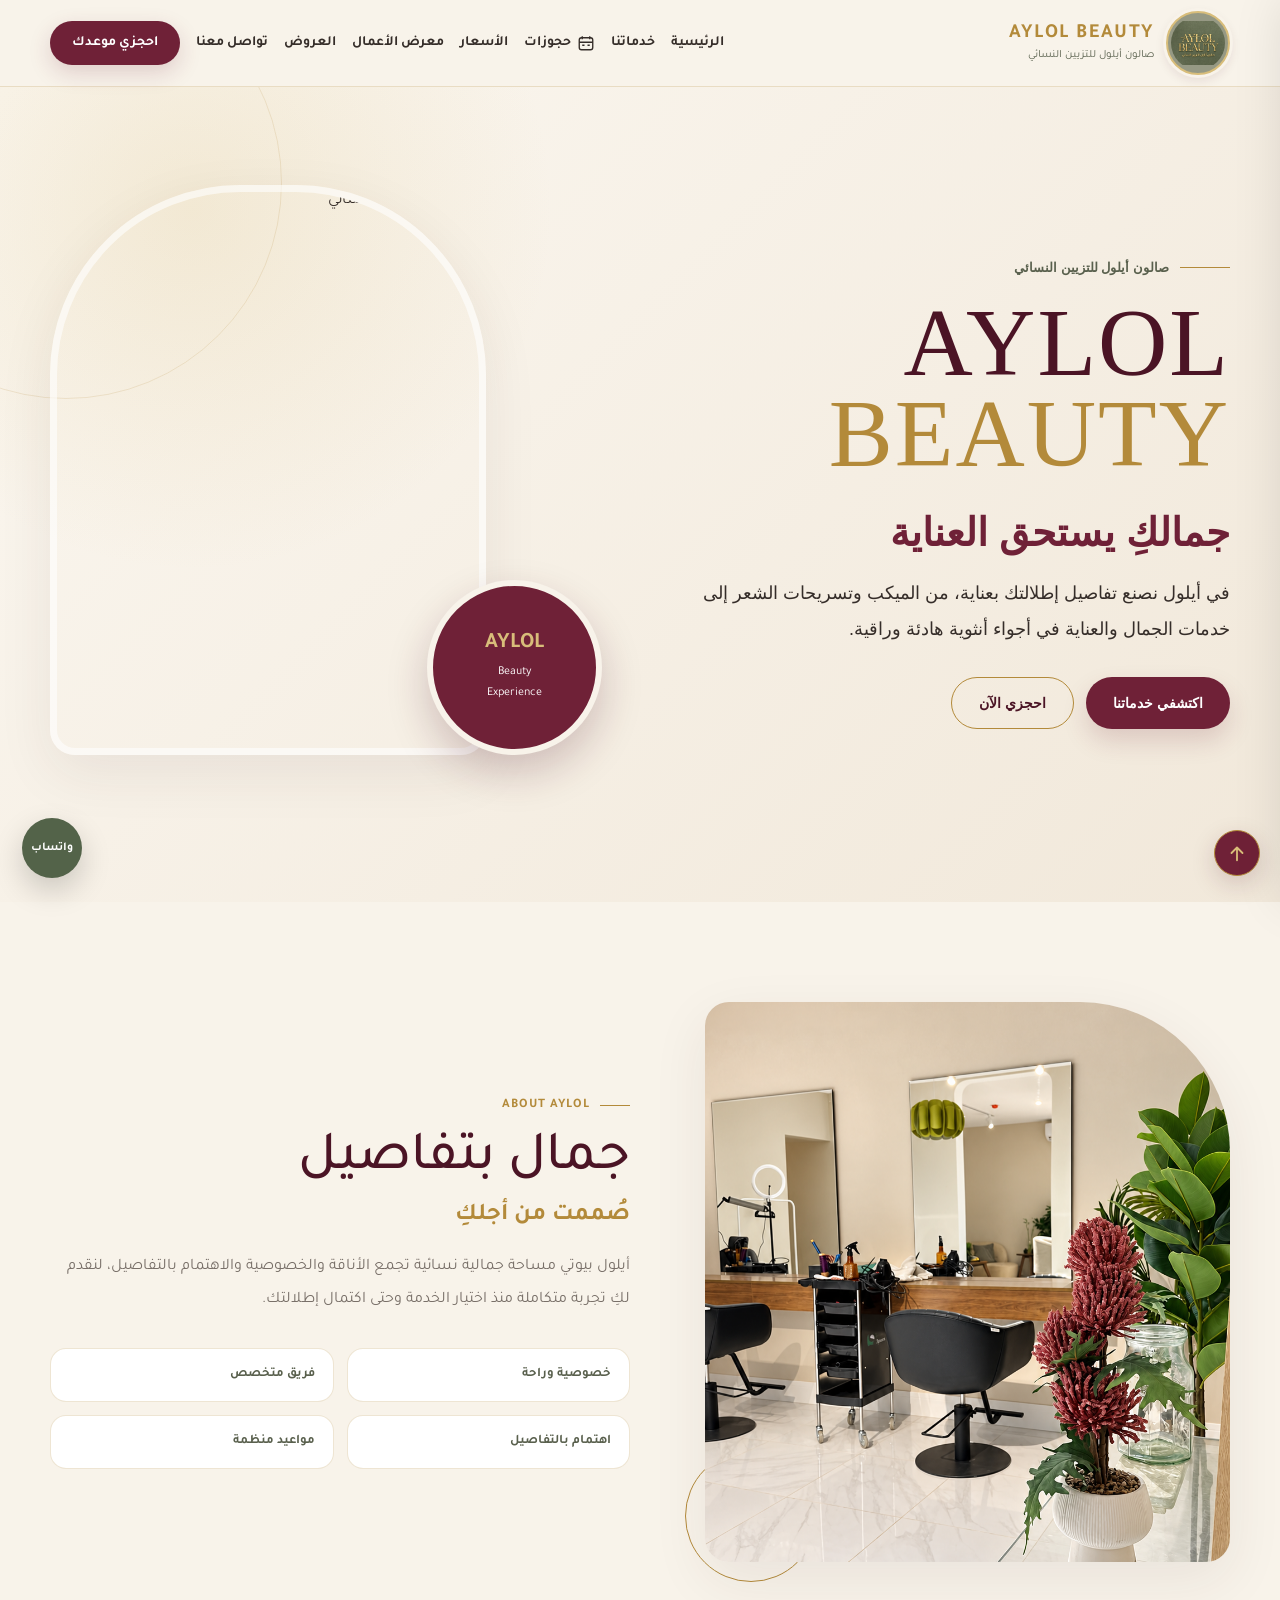
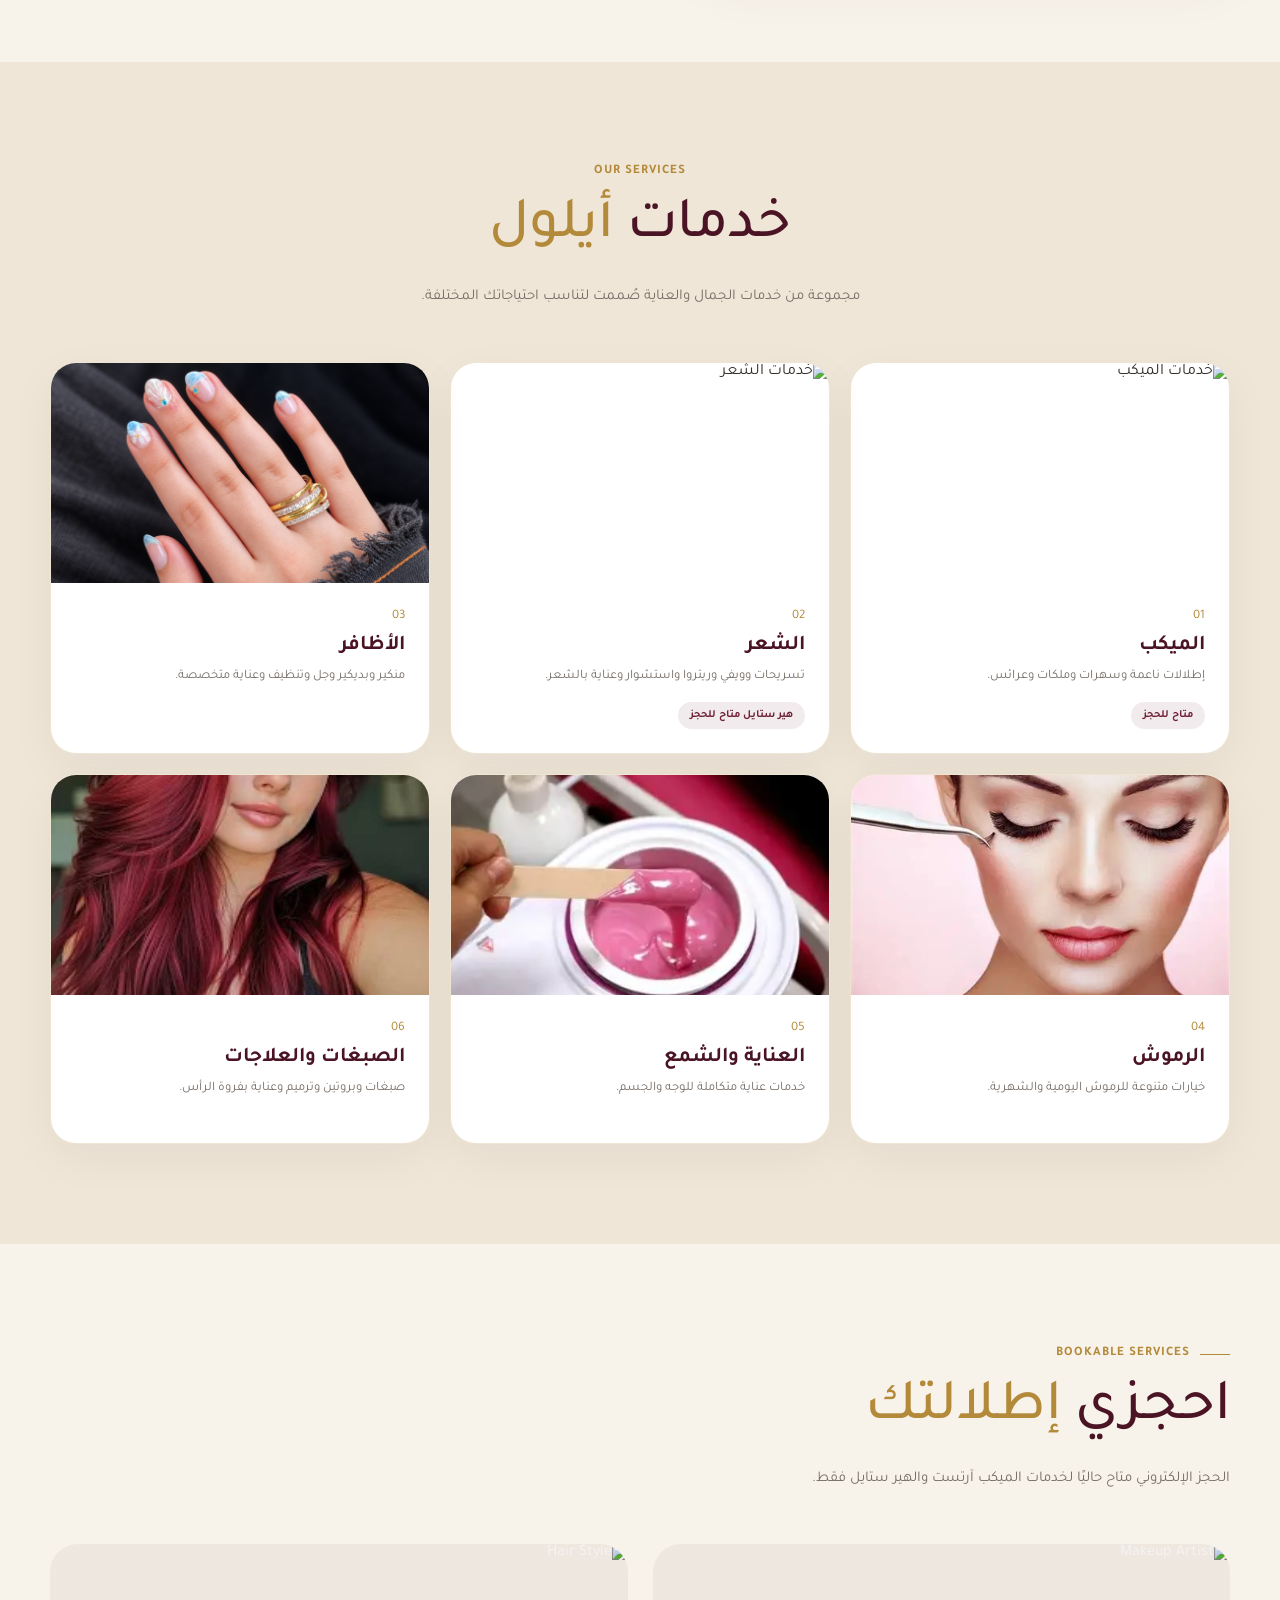
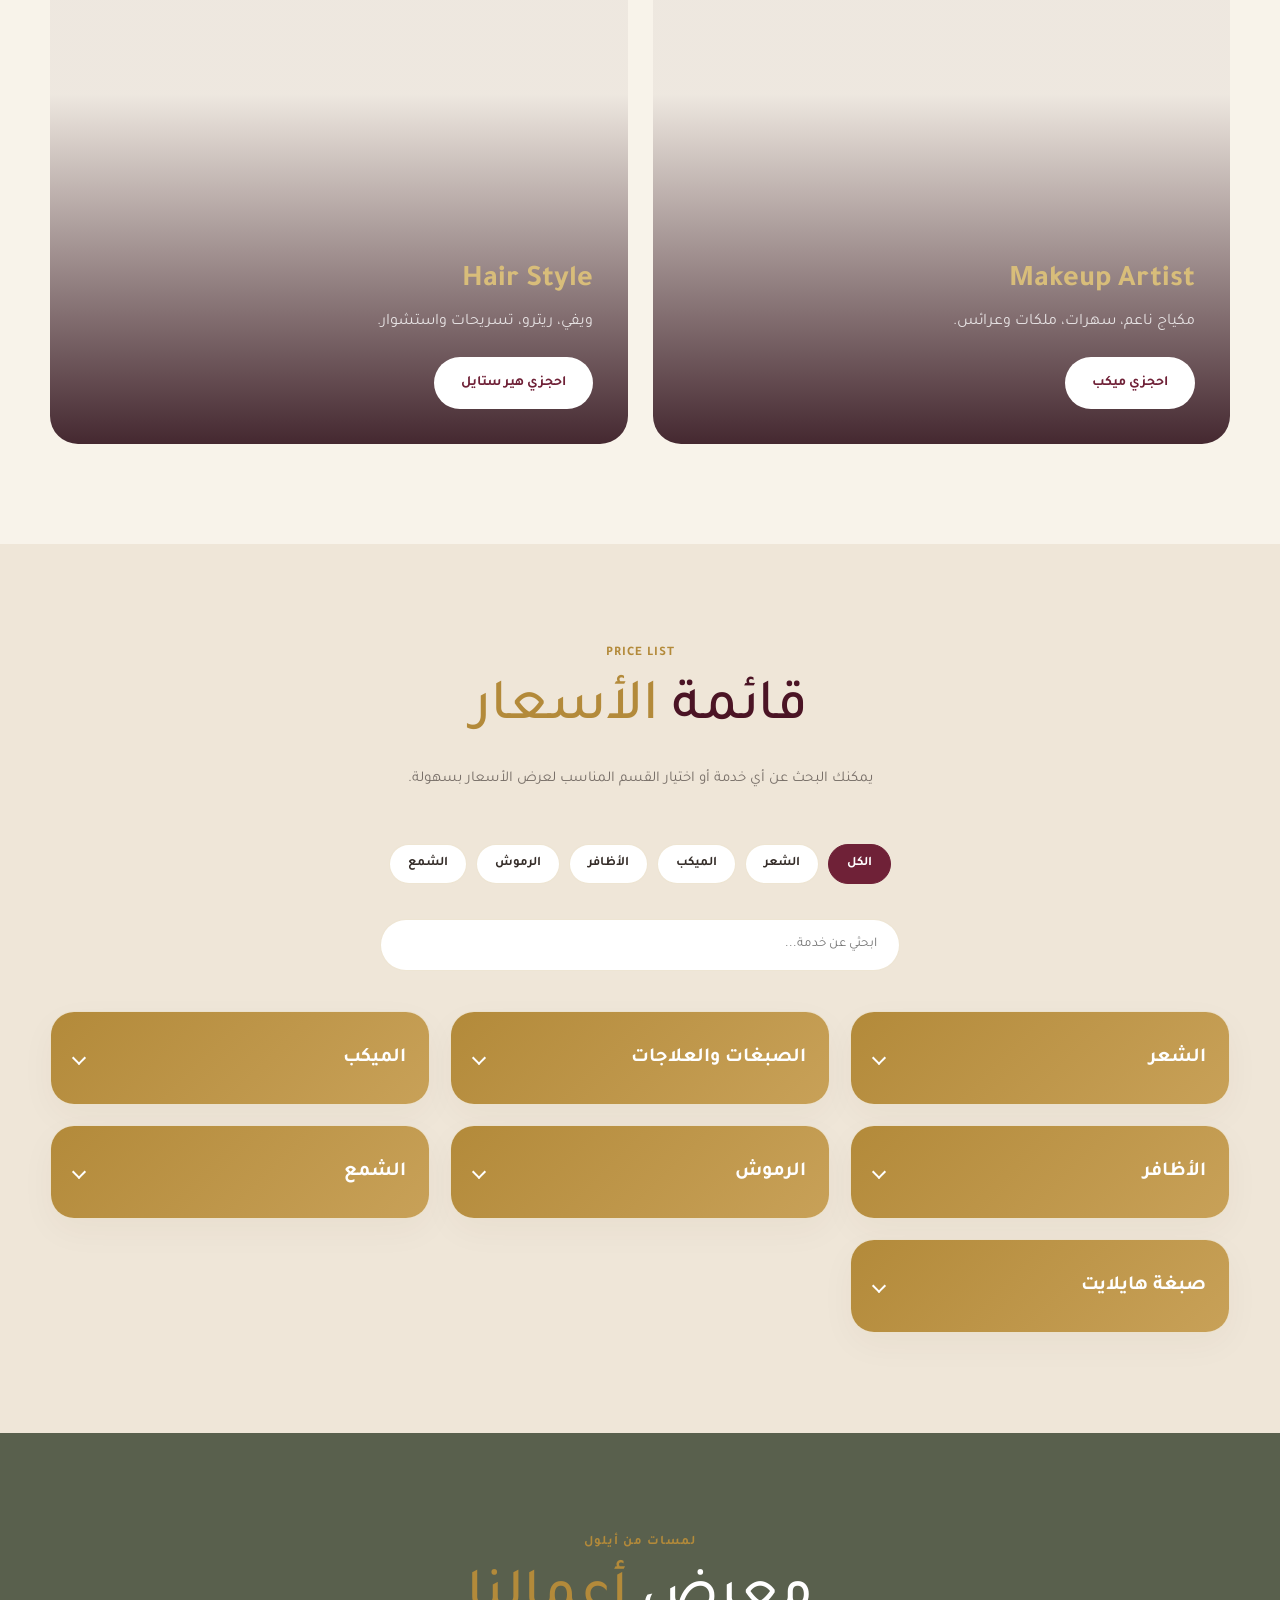
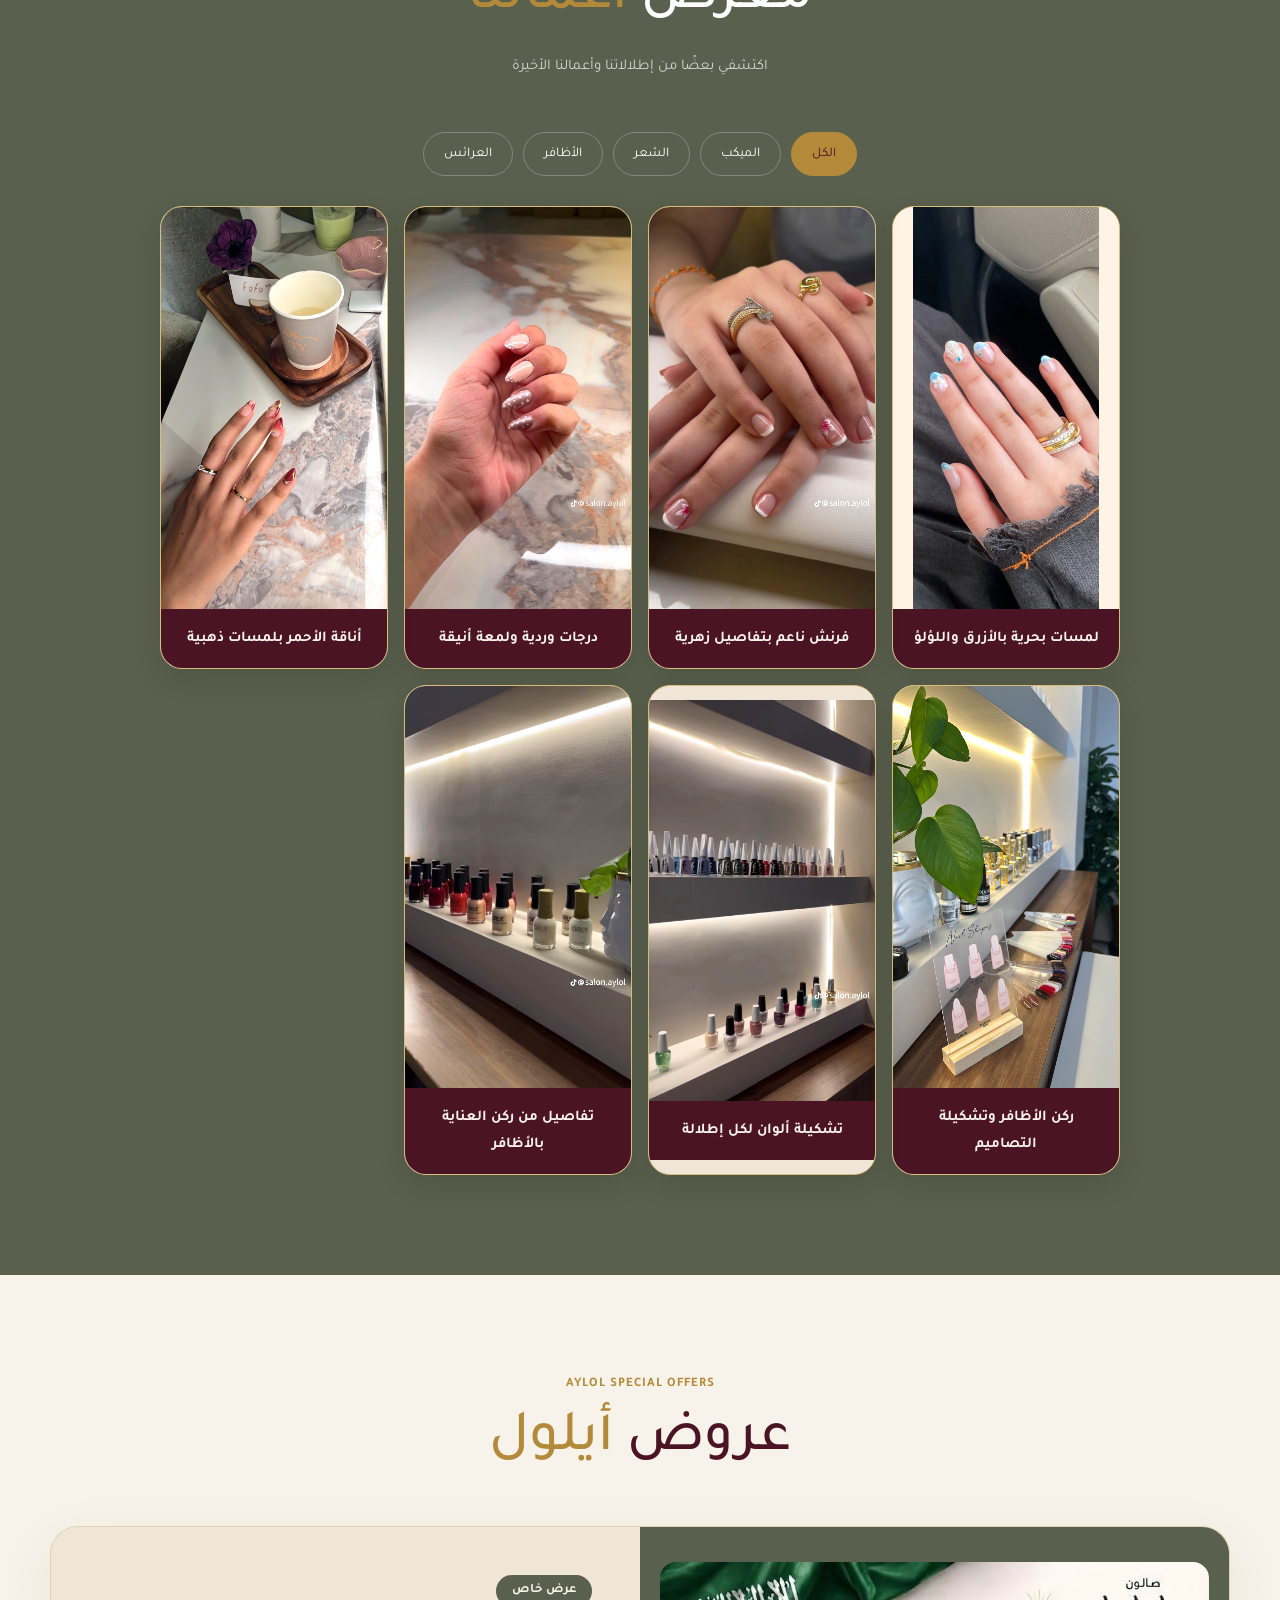
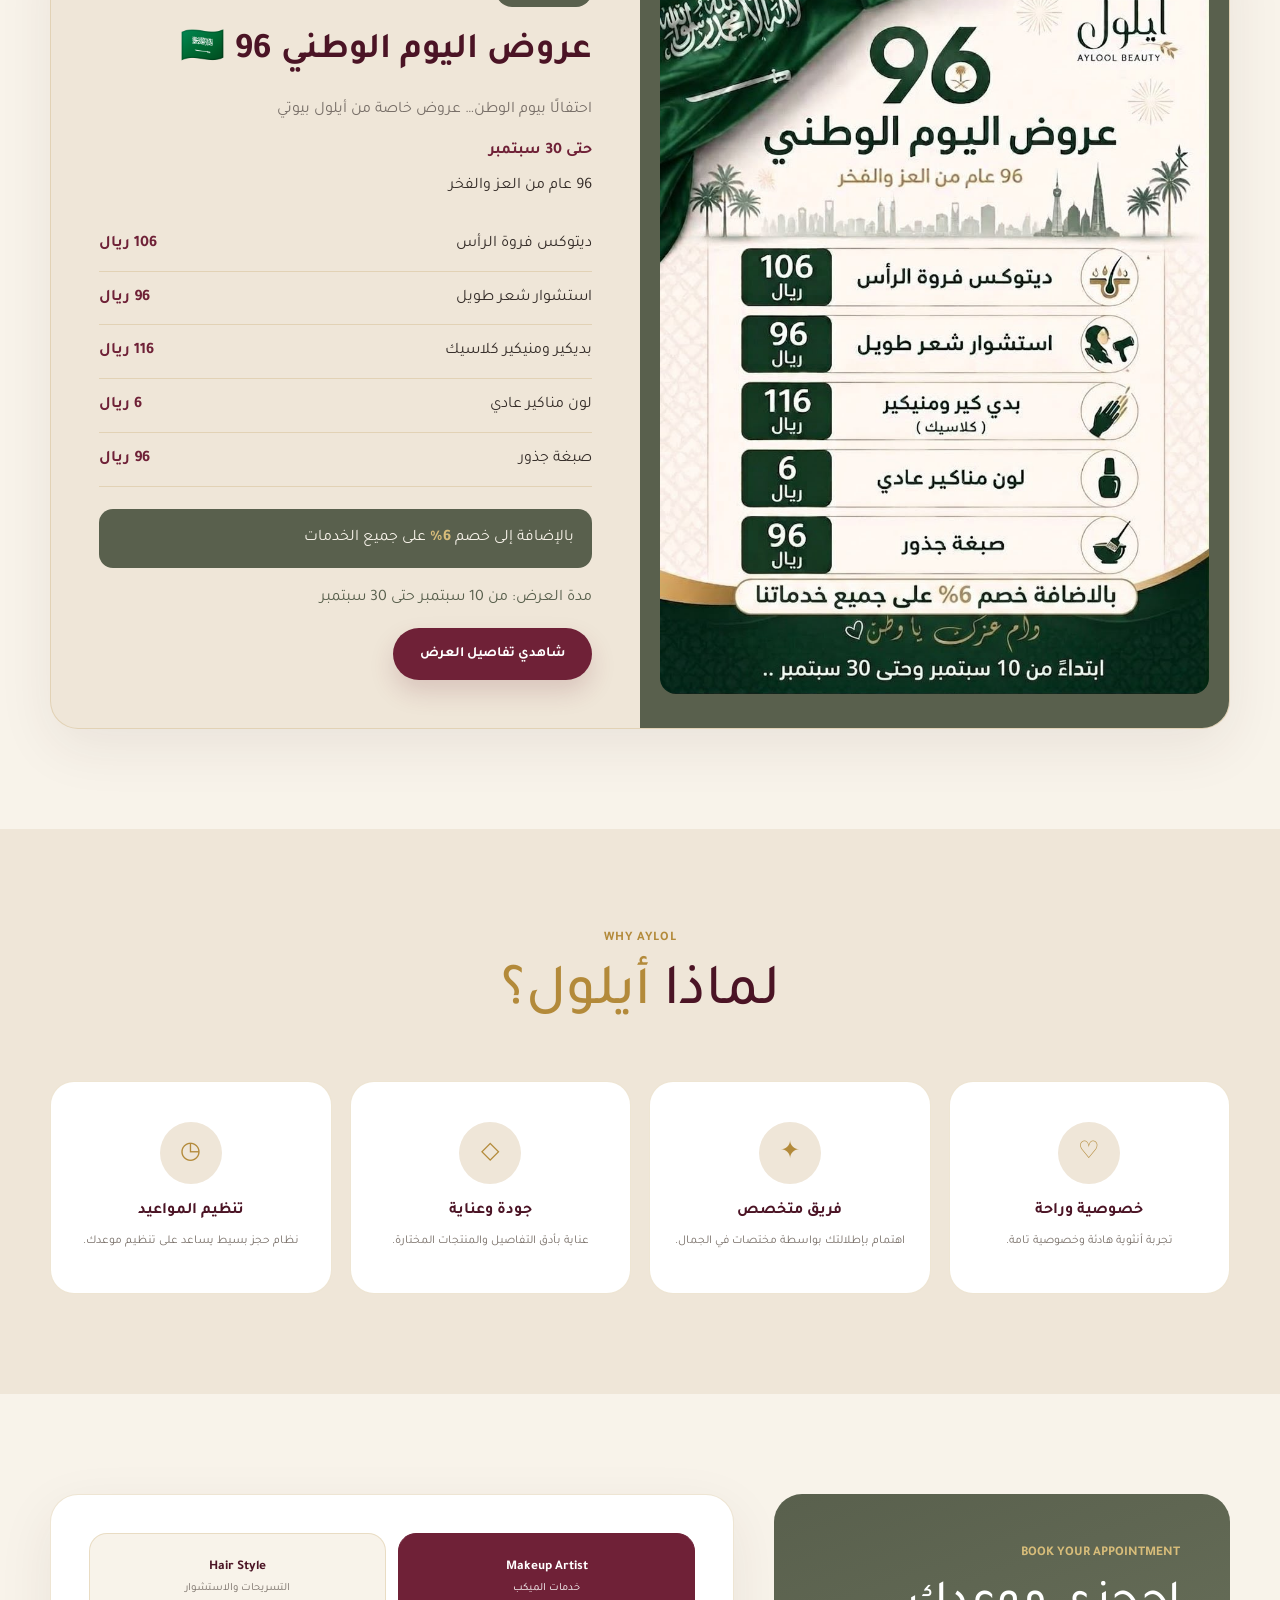
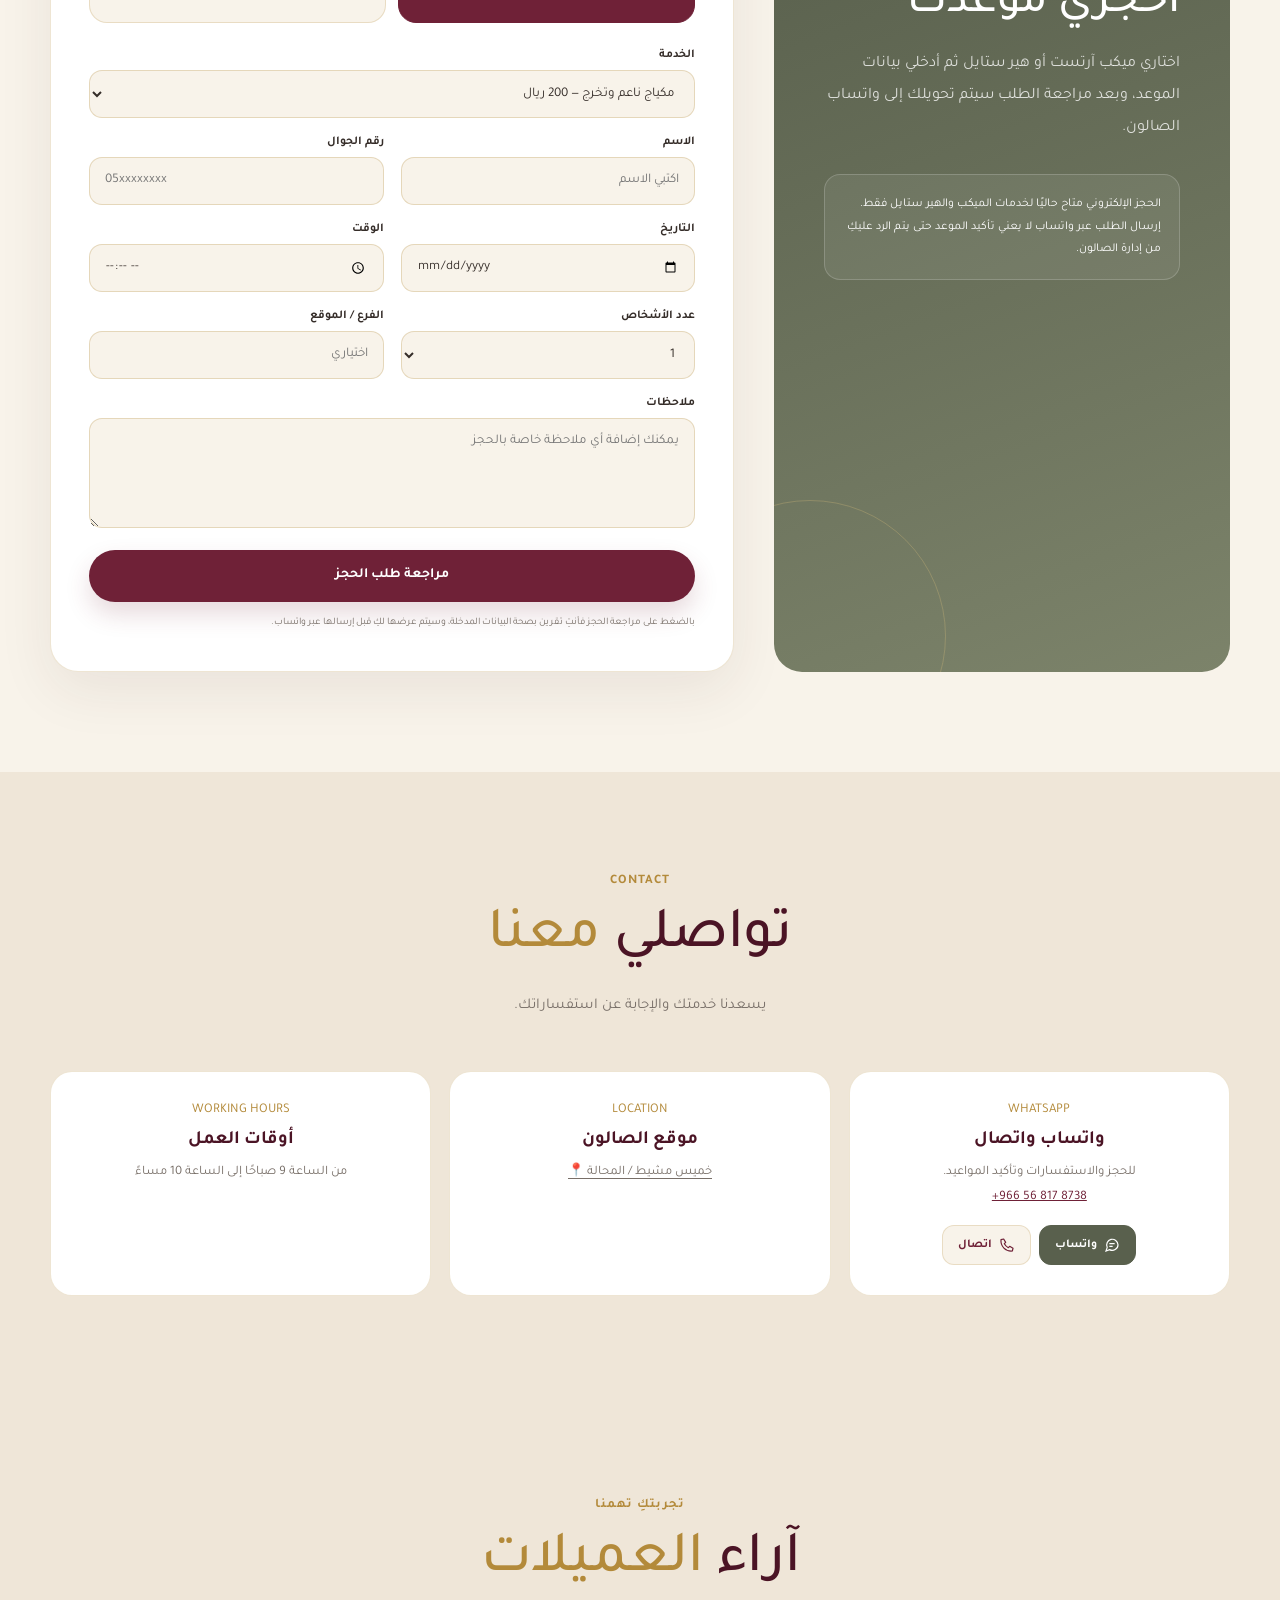
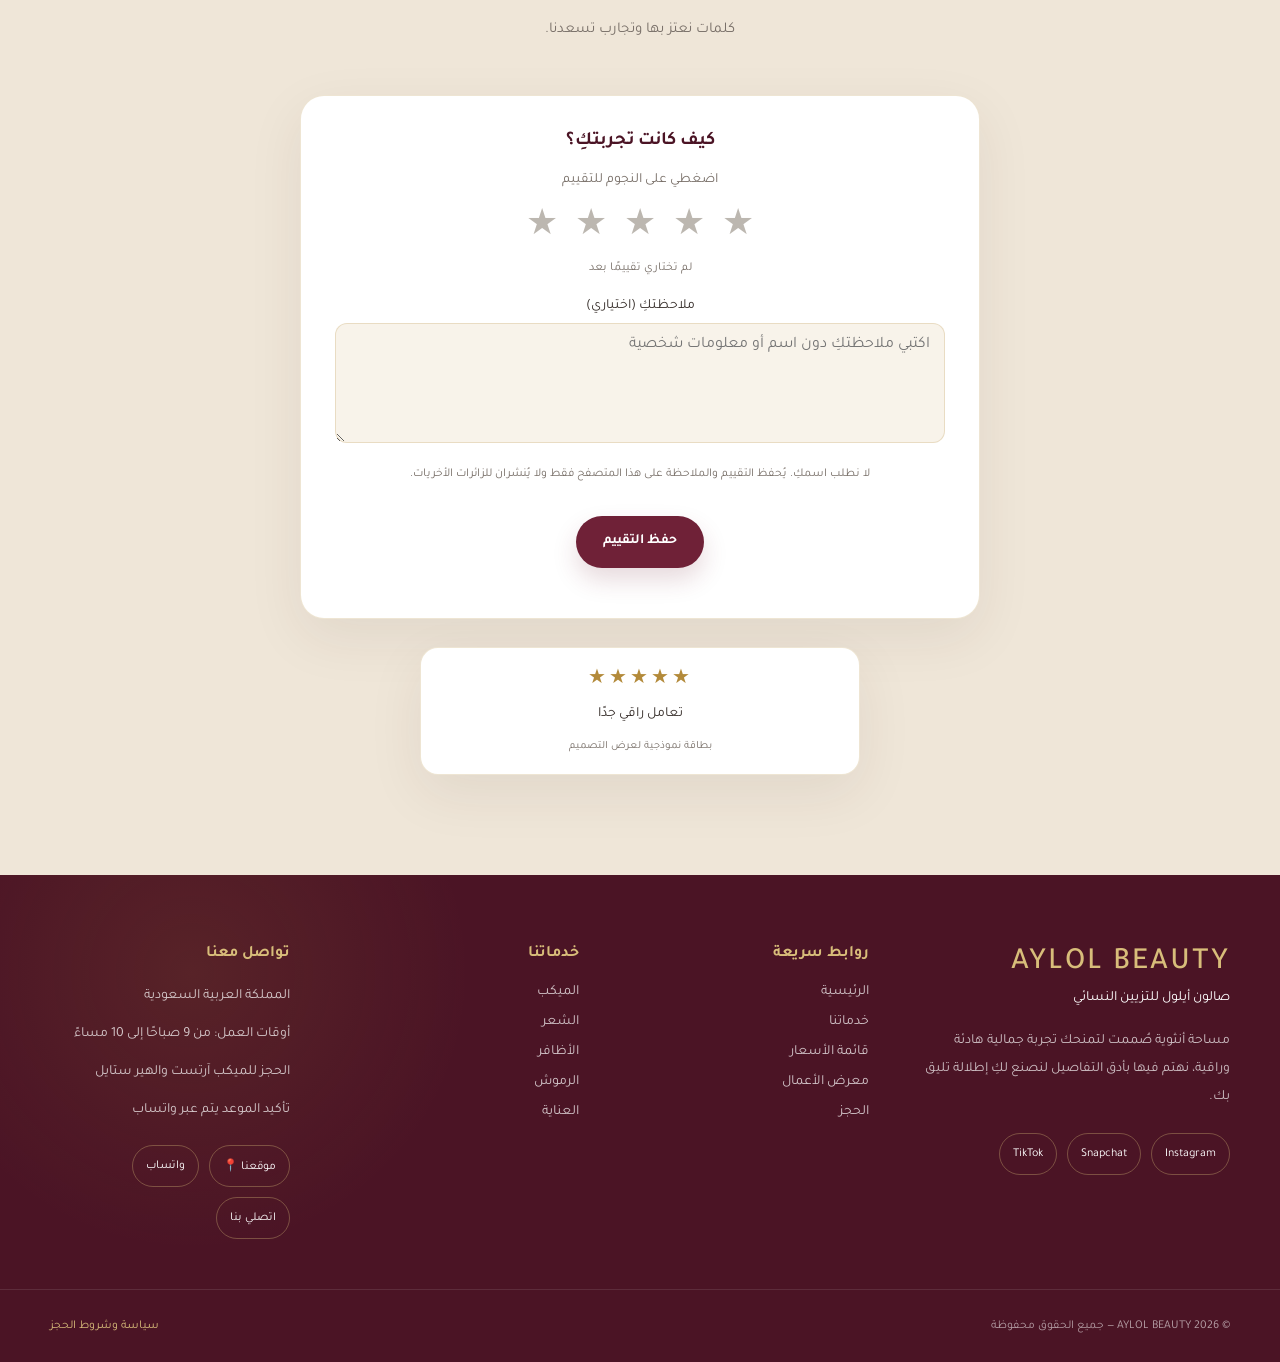
==== index.html @ 026116a7 "Initial commit for Aylol Beauty" ====
<!DOCTYPE html>

<html
    lang="ar"
    dir="rtl"
>

<head>
    <link rel="stylesheet" href="media/fonts/tajawal.css">

    <meta charset="UTF-8">

    <meta
        name="viewport"
        content="width=device-width, initial-scale=1.0"
    >

    <meta
        name="description"
        content="AYLOL BEAUTY - صالون أيلول للتزيين النسائي. خدمات الميكب والشعر والأظافر والرموش والعناية."
    >

    <title>
        AYLOL BEAUTY | صالون أيلول للتزيين النسائي
    </title>

    <style>

        :root {
            --burgundy: #6f2137;
            --burgundy-dark: #4b1425;
            --green: #7c836a;
            --green-dark: #59604d;
            --gold: #b38a3a;
            --gold-light: #d8bd7a;
            --cream: #f8f3ea;
            --beige: #efe6d8;
            --white: #ffffff;
            --text: #352d29;
            --muted: #786f68;
            --border: rgba(179, 138, 58, 0.22);
            --shadow: 0 18px 55px rgba(64, 42, 35, 0.08);
        }

        * {
            box-sizing: border-box;
        }

        html {
            scroll-behavior: smooth;
            scroll-padding-top: calc(var(--header-height, 86px) + 16px);
        }

        body {
            margin: 0;
            background: var(--cream);
            color: var(--text);
            font-family: "Tajawal", Tahoma, Arial, sans-serif;
            overflow-x: hidden;
        }

        body.modal-open {
            overflow: hidden;
        }

        button,
        input,
        select,
        textarea {
            font-family: inherit;
        }

        button,
        a {
            -webkit-tap-highlight-color: transparent;
        }

        img {
            display: block;
            max-width: 100%;
        }

        .container {
            width: min(1180px, calc(100% - 32px));
            margin: auto;
        }

        .section {
            padding: 100px 0;
        }

        .section-soft {
            background: var(--beige);
        }

        .section-green {
            background: var(--green-dark);
            color: #fff;
        }

        .eyebrow {
            display: inline-flex;
            align-items: center;
            gap: 10px;
            color: var(--gold);
            font-size: 13px;
            letter-spacing: 1px;
            font-weight: 700;
            margin-bottom: 14px;
        }

        .eyebrow::before {
            content: "";
            width: 30px;
            height: 1px;
            background: var(--gold);
        }

        .section-heading {
            max-width: 680px;
            margin-bottom: 50px;
        }

        .section-heading.center {
            margin-right: auto;
            margin-left: auto;
            text-align: center;
        }

        .section-heading.center .eyebrow::before {
            display: none;
        }

        .section-heading h2 {
            margin: 0;
            color: var(--burgundy-dark);
            font-family: "Tajawal", Tahoma, Arial, sans-serif;
            font-size: clamp(34px, 5vw, 58px);
            line-height: 1.2;
            font-weight: 500;
        }

        .section-heading h2 span {
            color: var(--gold);
        }

        .section-heading p {
            color: var(--muted);
            line-height: 2;
            font-size: 15px;
            margin: 18px 0 0;
        }

        .btn {
            min-height: 52px;
            padding: 0 27px;
            border-radius: 999px;
            border: 0;
            text-decoration: none;
            cursor: pointer;
            display: inline-flex;
            justify-content: center;
            align-items: center;
            gap: 9px;
            font-size: 14px;
            font-weight: 700;
            transition:
                transform 0.25s ease,
                background 0.25s ease,
                color 0.25s ease,
                box-shadow 0.25s ease;
        }

        .btn-primary {
            background: var(--burgundy);
            color: #fff;
            box-shadow: 0 12px 25px rgba(111, 33, 55, 0.17);
        }

        .btn-primary:hover {
            background: var(--burgundy-dark);
            transform: translateY(-3px);
        }

        .btn-outline {
            border: 1px solid var(--gold);
            background: transparent;
            color: var(--burgundy-dark);
        }

        .btn-outline:hover {
            background: var(--gold);
            color: #fff;
            transform: translateY(-3px);
        }

        /* ================= HERO ================= */

        .hero {
            position: relative;
            min-height: calc(100vh - 85px);
            display: flex;
            align-items: center;
            overflow: hidden;
            background:
                radial-gradient(
                    circle at 15% 15%,
                    rgba(216, 189, 122, 0.22),
                    transparent 28%
                ),
                linear-gradient(
                    135deg,
                    #fbf7f0 0%,
                    #f1e8da 100%
                );
        }

        .hero::before {
            content: "";
            position: absolute;
            width: 430px;
            height: 430px;
            border: 1px solid rgba(179, 138, 58, 0.16);
            border-radius: 50%;
            left: -150px;
            top: -120px;
        }

        .hero-grid {
            display: grid;
            grid-template-columns: 1fr 0.92fr;
            gap: 70px;
            align-items: center;
            padding: 65px 0;
        }

        .hero-content {
            position: relative;
            z-index: 2;
        }

        .hero-content {
            font-family: Tahoma, Arial, sans-serif;
        }

        .hero-mini {
            display: flex;
            align-items: center;
            gap: 11px;
            color: var(--green-dark);
            font-size: 13px;
            font-weight: 600;
            margin-bottom: 22px;
        }

        .hero-mini span {
            width: 50px;
            height: 1px;
            background: var(--gold);
        }

        .hero h1 {
            margin: 0;
            font-family: Georgia, "Times New Roman", serif;
            color: var(--burgundy-dark);
            font-size: clamp(54px, 8vw, 96px);
            font-weight: 500;
            line-height: 0.95;
            letter-spacing: 2px;
        }

        .hero h1 em {
            color: var(--gold);
            font-style: normal;
            display: block;
        }

        .hero-arabic-title {
            margin: 25px 0 12px;
            color: var(--burgundy);
            font-size: clamp(25px, 4vw, 39px);
            line-height: 1.5;
            font-weight: 700;
        }

        .hero-description {
            color: var(--text);
            max-width: 560px;
            font-size: clamp(16px, 1.5vw, 18px);
            line-height: 2;
            margin: 0 0 30px;
        }

        .hero-actions {
            display: flex;
            gap: 12px;
            flex-wrap: wrap;
        }

        .hero-visual {
            position: relative;
            min-height: 620px;
        }

        .hero-image-main {
            width: 82%;
            height: 570px;
            margin-right: auto;
            border-radius: 190px 190px 25px 25px;
            overflow: hidden;
            box-shadow: var(--shadow);
            border: 7px solid rgba(255, 255, 255, 0.6);
        }

        .hero-image-main img,
        .hero-image-main video {
            width: 100%;
            height: 100%;
            object-fit: cover;
        }

        .hero-visual.video-ready {
            min-height: 0;
        }

        .hero-visual.video-ready .hero-image-main {
            position: relative;
            width: min(100%, 360px);
            height: auto;
            aspect-ratio: 464 / 832;
            margin-inline: auto;
            border-radius: 28px;
            border: 5px solid var(--beige);
            background: var(--burgundy-dark);
            box-shadow: 0 0 0 1px var(--gold-light), 0 20px 48px rgba(75, 20, 37, .16);
        }

        .hero-visual.video-ready video {
            display: block;
            position: absolute;
            inset: 0;
            object-fit: contain;
            object-position: center;
        }

        .hero-visual.video-ready .hero-badge {
            position: static;
            width: fit-content;
            height: auto;
            margin: 18px auto 0;
            padding: 10px 24px;
            border: 1px solid var(--gold-light);
            border-radius: 18px;
            flex-direction: row;
            gap: 12px;
        }

        .hero-image-main [hidden] {
            display: none;
        }

        .hero-badge {
            position: absolute;
            right: -20px;
            bottom: 50px;
            width: 175px;
            height: 175px;
            border-radius: 50%;
            background: var(--burgundy);
            border: 6px solid var(--cream);
            color: #fff;
            display: flex;
            flex-direction: column;
            justify-content: center;
            align-items: center;
            text-align: center;
            box-shadow: 0 18px 40px rgba(75, 20, 37, 0.22);
        }

        .hero-badge strong {
            color: var(--gold-light);
            font-family: "Tajawal", Tahoma, Arial, sans-serif;
            font-size: 22px;
            margin-bottom: 5px;
        }

        .hero-badge span {
            font-size: 12px;
            line-height: 1.7;
        }

        /* ================= ABOUT ================= */

        .about-grid {
            display: grid;
            grid-template-columns: 0.95fr 1.05fr;
            gap: 75px;
            align-items: center;
        }

        .about-image {
            position: relative;
        }

        .about-image img {
            width: 100%;
            height: 560px;
            object-fit: cover;
            border-radius: 24px 150px 24px 24px;
            box-shadow: var(--shadow);
        }

        .about-image::after {
            content: "";
            position: absolute;
            width: 130px;
            height: 130px;
            border: 1px solid var(--gold);
            left: -20px;
            bottom: -20px;
            border-radius: 50%;
            z-index: -1;
        }

        .about-content h2 {
            margin: 0;
            color: var(--burgundy-dark);
            font-family: "Tajawal", Tahoma, Arial, sans-serif;
            font-size: clamp(36px, 5vw, 55px);
            font-weight: 500;
        }

        .about-content h3 {
            margin: 8px 0 20px;
            color: var(--gold);
            font-size: 24px;
        }

        .about-content p {
            color: var(--muted);
            line-height: 2.1;
            margin: 0 0 30px;
        }

        .about-features {
            display: grid;
            grid-template-columns: 1fr 1fr;
            gap: 13px;
        }

        .about-feature {
            padding: 18px;
            border-radius: 16px;
            background: #fff;
            border: 1px solid var(--border);
            font-size: 13px;
            font-weight: 700;
            color: var(--green-dark);
        }

        /* ================= SERVICES ================= */

        .services-grid {
            display: grid;
            grid-template-columns: repeat(3, 1fr);
            gap: 20px;
        }

        .service-card {
            position: relative;
            min-height: 370px;
            overflow: hidden;
            border-radius: 26px;
            background: #fff;
            border: 1px solid var(--border);
            box-shadow: 0 14px 45px rgba(66, 43, 34, 0.05);
            transition:
                transform 0.3s ease,
                box-shadow 0.3s ease;
        }

        .service-card:hover {
            transform: translateY(-7px);
            box-shadow: var(--shadow);
        }

        .service-photo {
            height: 220px;
            overflow: hidden;
        }

        .service-photo img {
            width: 100%;
            height: 100%;
            object-fit: cover;
            transition: transform 0.5s ease;
        }

        .service-card:hover img {
            transform: scale(1.05);
        }

        .service-body {
            padding: 24px;
        }

        .service-number {
            color: var(--gold);
            font-family: "Tajawal", Tahoma, Arial, sans-serif;
            font-size: 13px;
        }

        .service-body h3 {
            color: var(--burgundy-dark);
            font-size: 21px;
            margin: 7px 0;
        }

        .service-body p {
            margin: 0;
            color: var(--muted);
            font-size: 13px;
            line-height: 1.8;
        }

        .booking-available {
            margin-top: 14px;
            display: inline-flex;
            padding: 7px 12px;
            background: rgba(111, 33, 55, 0.09);
            color: var(--burgundy);
            border-radius: 999px;
            font-size: 11px;
            font-weight: 700;
        }

        /* ================= FEATURED ================= */

        .featured-grid {
            display: grid;
            grid-template-columns: 1fr 1fr;
            gap: 25px;
        }

        .featured-card {
            position: relative;
            min-height: 500px;
            border-radius: 28px;
            overflow: hidden;
            color: #fff;
        }

        .featured-card img {
            position: absolute;
            inset: 0;
            width: 100%;
            height: 100%;
            object-fit: cover;
        }

        .featured-card::after {
            content: "";
            position: absolute;
            inset: 0;
            background:
                linear-gradient(
                    to top,
                    rgba(49, 18, 28, 0.9),
                    rgba(49, 18, 28, 0.05) 70%
                );
        }

        .featured-content {
            position: absolute;
            z-index: 2;
            bottom: 35px;
            right: 35px;
            left: 35px;
        }

        .featured-content h3 {
            margin: 0 0 8px;
            color: var(--gold-light);
            font-size: 30px;
        }

        .featured-content p {
            line-height: 1.9;
            color: rgba(255, 255, 255, 0.8);
            margin: 0 0 20px;
        }

        .featured-content .btn {
            background: #fff;
            color: var(--burgundy);
        }

        /* ================= PRICES ================= */

        .price-toolbar {
            display: flex;
            flex-wrap: wrap;
            justify-content: center;
            gap: 9px;
            margin-bottom: 35px;
        }

        .price-filter {
            border: 1px solid var(--border);
            border-radius: 999px;
            padding: 11px 18px;
            background: #fff;
            color: var(--text);
            cursor: pointer;
            font-size: 13px;
            font-weight: 700;
            transition: 0.25s ease;
        }

        .price-filter.active,
        .price-filter:hover {
            background: var(--burgundy);
            border-color: var(--burgundy);
            color: #fff;
        }

        .price-search-wrap {
            max-width: 520px;
            margin: 0 auto 40px;
        }

        .price-search-wrap input {
            width: 100%;
            min-height: 52px;
            border: 1px solid var(--border);
            background: #fff;
            border-radius: 999px;
            padding: 0 22px;
            outline: none;
            color: var(--text);
        }

        .price-search-wrap input:focus {
            border-color: var(--gold);
            box-shadow: 0 0 0 4px rgba(179, 138, 58, 0.09);
        }

        .prices-grid {
            display: grid;
            grid-template-columns: repeat(3, 1fr);
            gap: 20px;
            align-items: start;
        }

        .price-card {
            background: rgba(255, 255, 255, 0.77);
            border: 1px solid var(--border);
            border-radius: 24px;
            overflow: hidden;
            box-shadow: 0 12px 35px rgba(66, 43, 34, 0.04);
        }

        .price-card.hidden {
            display: none;
        }

        #header-placeholder {
            height: var(--header-height, 86px);
        }

        .price-card-header {
            min-height: 92px;
            display: flex;
            align-items: center;
            justify-content: space-between;
            gap: 16px;
            cursor: pointer;
            list-style: none;
            padding: 20px 23px;
            background: linear-gradient(
                135deg,
                var(--gold),
                #c8a158
            );
            color: #fff;
        }

        .price-card-header::-webkit-details-marker {
            display: none;
        }

        .price-card-header:focus-visible {
            outline: 3px solid var(--burgundy);
            outline-offset: -5px;
        }

        .price-card-header:hover {
            background: var(--gold);
        }

        .price-toggle {
            width: 10px;
            height: 10px;
            flex-shrink: 0;
            border-right: 2px solid currentColor;
            border-bottom: 2px solid currentColor;
            transform: rotate(45deg);
            transition: transform 0.2s ease;
        }

        .price-card[open] .price-toggle {
            transform: rotate(225deg);
        }

        @media (prefers-reduced-motion: reduce) {
            .price-toggle { transition: none; }
        }

        .price-card-header h3 {
            margin: 0;
            font-size: 20px;
        }

        .price-list {
            padding: 10px 20px 18px;
        }

        .price-item {
            display: flex;
            justify-content: space-between;
            gap: 15px;
            padding: 14px 3px;
            border-bottom: 1px solid rgba(179, 138, 58, 0.13);
            font-size: 13px;
            line-height: 1.7;
        }

        .price-item:last-child {
            border-bottom: 0;
        }

        .price-name {
            flex: 1;
        }

        .price-value {
            min-width: max-content;
            color: var(--burgundy);
            font-weight: 700;
        }

        .price-bookable {
            display: inline-block;
            color: var(--green-dark);
            background: rgba(124, 131, 106, 0.11);
            padding: 3px 7px;
            border-radius: 999px;
            font-size: 9px;
            margin-right: 5px;
        }

        /* ================= GALLERY ================= */

        .gallery-filters {
            display: flex;
            justify-content: center;
            flex-wrap: wrap;
            gap: 10px;
            margin-bottom: 30px;
        }

        .gallery-filter {
            background: transparent;
            border: 1px solid rgba(255, 255, 255, 0.25);
            color: #fff;
            padding: 10px 20px;
            border-radius: 999px;
            cursor: pointer;
        }

        .gallery-filter.active {
            background: var(--gold);
            border-color: var(--gold);
            color: var(--burgundy-dark);
        }

        .gallery-grid {
            display: grid;
            grid-template-columns: repeat(3, 1fr);
            gap: 14px;
        }

        .gallery-item {
            height: 370px;
            border-radius: 22px;
            overflow: hidden;
            cursor: pointer;
            position: relative;
        }

        .gallery-item.hidden {
            display: none;
        }

        .gallery-item img {
            width: 100%;
            height: 100%;
            object-fit: cover;
            transition: transform 0.45s ease;
        }

        .gallery-item::after {
            content: "عرض الصورة";
            position: absolute;
            inset: 0;
            display: flex;
            justify-content: center;
            align-items: center;
            background: rgba(75, 20, 37, 0.55);
            color: #fff;
            opacity: 0;
            transition: opacity 0.3s ease;
        }

        .gallery-item:hover::after {
            opacity: 1;
        }

        .gallery-item:hover img {
            transform: scale(1.06);
        }

        /* ================= OFFERS ================= */

        .offer-card {
            position: relative;
            background: var(--burgundy);
            border-radius: 30px;
            overflow: hidden;
            min-height: 380px;
            padding: 55px;
            color: #fff;
            display: flex;
            align-items: center;
        }

        .offer-card::after {
            content: "";
            position: absolute;
            width: 430px;
            height: 430px;
            border-radius: 50%;
            border: 1px solid rgba(216, 189, 122, 0.3);
            left: -100px;
            top: -150px;
        }

        .offer-content {
            position: relative;
            z-index: 2;
            max-width: 630px;
        }

        .offer-content small {
            color: var(--gold-light);
            font-weight: 700;
        }

        .offer-content h2 {
            font-size: clamp(34px, 5vw, 56px);
            font-family: "Tajawal", Tahoma, Arial, sans-serif;
            font-weight: 500;
            margin: 12px 0;
        }

        .offer-content p {
            line-height: 2;
            color: rgba(255, 255, 255, 0.75);
        }

        /* ================= WHY ================= */

        .why-grid {
            display: grid;
            grid-template-columns: repeat(4, 1fr);
            gap: 18px;
        }

        .why-card {
            text-align: center;
            padding: 40px 22px;
            border: 1px solid var(--border);
            border-radius: 24px;
            background: #fff;
        }

        .why-icon {
            width: 62px;
            height: 62px;
            margin: 0 auto 18px;
            border-radius: 50%;
            background: var(--beige);
            color: var(--gold);
            display: flex;
            align-items: center;
            justify-content: center;
            font-size: 24px;
        }

        .why-card h3 {
            color: var(--burgundy-dark);
            margin: 0 0 9px;
            font-size: 16px;
        }

        .why-card p {
            color: var(--muted);
            font-size: 12px;
            line-height: 1.9;
            margin: 0;
        }

        /* ================= BOOKING ================= */

        .booking-layout {
            display: grid;
            grid-template-columns: 0.8fr 1.2fr;
            gap: 40px;
            align-items: stretch;
        }

        .booking-intro {
            background:
                linear-gradient(
                    160deg,
                    var(--green-dark),
                    var(--green)
                );
            color: #fff;
            padding: 50px;
            border-radius: 28px;
            position: relative;
            overflow: hidden;
        }

        .booking-intro::after {
            content: "";
            position: absolute;
            width: 270px;
            height: 270px;
            border: 1px solid rgba(216, 189, 122, 0.3);
            border-radius: 50%;
            left: -100px;
            bottom: -100px;
        }

        .booking-intro small {
            color: var(--gold-light);
            font-weight: 700;
        }

        .booking-intro h2 {
            font-family: "Tajawal", Tahoma, Arial, sans-serif;
            font-size: 46px;
            font-weight: 500;
            margin: 14px 0;
        }

        .booking-intro p {
            color: rgba(255, 255, 255, 0.78);
            line-height: 2;
        }

        .booking-note {
            margin-top: 30px;
            padding: 18px;
            border-radius: 16px;
            border: 1px solid rgba(255, 255, 255, 0.18);
            background: rgba(255, 255, 255, 0.07);
            font-size: 12px;
            line-height: 1.9;
        }

        .booking-form-card {
            background: #fff;
            border: 1px solid var(--border);
            border-radius: 28px;
            padding: 38px;
            box-shadow: var(--shadow);
        }

        .booking-type-options {
            display: grid;
            grid-template-columns: 1fr 1fr;
            gap: 12px;
            margin-bottom: 25px;
        }

        .booking-type {
            border: 1px solid var(--border);
            background: var(--cream);
            border-radius: 18px;
            min-height: 90px;
            cursor: pointer;
            padding: 16px;
            text-align: center;
            transition: 0.25s ease;
        }

        .booking-type strong {
            display: block;
            color: var(--burgundy-dark);
            margin-bottom: 4px;
        }

        .booking-type span {
            font-size: 11px;
            color: var(--muted);
        }

        .booking-type.active {
            background: var(--burgundy);
            border-color: var(--burgundy);
        }

        .booking-type.active strong,
        .booking-type.active span {
            color: #fff;
        }

        .form-grid {
            display: grid;
            grid-template-columns: 1fr 1fr;
            gap: 17px;
        }

        .form-group {
            display: flex;
            flex-direction: column;
            gap: 8px;
        }

        .form-group.full {
            grid-column: 1 / -1;
        }

        .form-group label {
            font-size: 12px;
            color: var(--text);
            font-weight: 700;
        }

        .form-group input,
        .form-group select,
        .form-group textarea {
            width: 100%;
            border: 1px solid rgba(179, 138, 58, 0.27);
            background: var(--cream);
            color: var(--text);
            border-radius: 13px;
            padding: 0 15px;
            min-height: 48px;
            outline: none;
        }

        .form-group textarea {
            min-height: 110px;
            padding-top: 14px;
            resize: vertical;
        }

        .form-group input:focus,
        .form-group select:focus,
        .form-group textarea:focus {
            border-color: var(--gold);
            box-shadow: 0 0 0 4px rgba(179, 138, 58, 0.08);
        }

        .booking-error {
            display: none;
            margin-bottom: 17px;
            padding: 13px 15px;
            background: #fff0f3;
            border: 1px solid #e7bec8;
            color: #8d2945;
            border-radius: 12px;
            font-size: 12px;
            line-height: 1.8;
        }

        .booking-error.show {
            display: block;
        }

        .booking-submit {
            margin-top: 22px;
            width: 100%;
        }

        .booking-terms {
            font-size: 10px;
            color: var(--muted);
            line-height: 1.9;
            margin-top: 12px;
        }

        /* ================= CONTACT ================= */

        .contact-grid {
            display: grid;
            grid-template-columns: repeat(3, 1fr);
            gap: 18px;
        }

        .contact-card {
            text-align: center;
            background: #fff;
            border: 1px solid var(--border);
            border-radius: 22px;
            padding: 30px;
        }

        .contact-card small {
            color: var(--gold);
            display: block;
            margin-bottom: 10px;
        }

        .contact-actions {
            display: flex;
            justify-content: center;
            flex-wrap: wrap;
            gap: 8px;
            margin-top: 14px;
        }

        .contact-actions .contact-action {
            display: inline-flex;
            align-items: center;
            justify-content: center;
            gap: 7px;
            min-height: 40px;
            padding: 0 15px;
            border: 1px solid var(--border);
            border-radius: 12px;
            background: var(--cream);
            color: var(--burgundy);
            text-decoration: none;
            font-size: 12px;
            font-weight: 700;
            transition: background .2s ease, border-color .2s ease;
        }

        .contact-actions .contact-action-whatsapp {
            background: var(--green-dark);
            border-color: var(--green-dark);
            color: #fff;
        }

        .contact-actions .contact-action:hover { border-color: var(--gold); background: var(--beige); }
        .contact-actions .contact-action-whatsapp:hover { background: var(--burgundy); border-color: var(--burgundy); }
        .contact-actions .contact-action:focus-visible { outline: 2px solid var(--gold); outline-offset: 3px; }
        .contact-action svg { width: 16px; height: 16px; flex-shrink: 0; }

        .contact-card h3 {
            color: var(--burgundy-dark);
            margin: 0 0 9px;
        }

        .contact-card p {
            color: var(--muted);
            line-height: 1.9;
            font-size: 13px;
            margin: 0;
        }

        /* ================= WHATSAPP ================= */

        .back-to-home {
            position: fixed;
            right: max(20px, env(safe-area-inset-right));
            bottom: max(24px, env(safe-area-inset-bottom));
            z-index: 900;
            width: 46px;
            height: 46px;
            display: flex;
            align-items: center;
            justify-content: center;
            background: var(--burgundy);
            color: var(--gold-light);
            border: 1px solid var(--gold);
            border-radius: 50%;
            box-shadow: 0 8px 24px rgba(75, 20, 37, .18);
            text-decoration: none;
        }
        .back-to-home:hover { background: var(--burgundy-dark); }
        .back-to-home:focus-visible { outline: 3px solid var(--gold); outline-offset: 4px; }
        @media (prefers-reduced-motion: reduce) { html { scroll-behavior: auto; } }

        .floating-whatsapp {
            position: fixed;
            left: 22px;
            bottom: 22px;
            z-index: 900;
            width: 60px;
            height: 60px;
            border-radius: 50%;
            background: #536349;
            color: #fff;
            text-decoration: none;
            display: flex;
            justify-content: center;
            align-items: center;
            font-size: 12px;
            font-weight: 700;
            box-shadow: 0 12px 30px rgba(0, 0, 0, 0.18);
            transition: transform 0.25s ease;
        }

        .floating-whatsapp:hover {
            transform: translateY(-4px);
        }

        /* ================= MODAL ================= */

        .modal {
            position: fixed;
            inset: 0;
            z-index: 10000;
            background: rgba(33, 22, 24, 0.78);
            display: none;
            align-items: center;
            justify-content: center;
            padding: 20px;
        }

        .modal.open {
            display: flex;
        }

        .modal-card {
            width: min(550px, 100%);
            max-height: 90vh;
            overflow-y: auto;
            background: var(--cream);
            border-radius: 26px;
            padding: 32px;
            position: relative;
        }

        .modal-close {
            position: absolute;
            left: 18px;
            top: 18px;
            width: 40px;
            height: 40px;
            border: 0;
            border-radius: 50%;
            cursor: pointer;
            background: var(--beige);
            color: var(--burgundy);
            font-size: 22px;
        }

        .modal-card h3 {
            margin: 0 0 22px;
            color: var(--burgundy-dark);
            font-size: 25px;
        }

        .booking-summary {
            background: #fff;
            border: 1px solid var(--border);
            border-radius: 17px;
            padding: 18px;
            margin-bottom: 20px;
        }

        .summary-row {
            display: flex;
            justify-content: space-between;
            gap: 15px;
            border-bottom: 1px solid var(--border);
            padding: 11px 0;
            font-size: 13px;
        }

        .summary-row:last-child {
            border-bottom: 0;
        }

        .summary-row span:first-child {
            color: var(--muted);
        }

        .summary-row span:last-child {
            color: var(--burgundy-dark);
            font-weight: 700;
            text-align: left;
        }

        .lightbox-card {
            width: min(900px, 100%);
            position: relative;
        }

        .lightbox-card img {
            width: 100%;
            max-height: 84vh;
            object-fit: contain;
            border-radius: 20px;
        }

        /* ================= REVEAL ================= */

        .reveal {
            opacity: 0;
            transform: translateY(30px);
            transition:
                opacity 0.75s ease,
                transform 0.75s ease;
        }

        .reveal.visible {
            opacity: 1;
            transform: none;
        }

        /* ================= RESPONSIVE ================= */

        @media (max-width: 980px) {

            .hero-grid,
            .about-grid,
            .booking-layout {
                grid-template-columns: 1fr;
            }

            .hero {
                min-height: auto;
            }

            .hero-content {
                text-align: center;
            }

            .hero-mini,
            .hero-actions {
                justify-content: center;
            }

            .hero-description {
                margin-right: auto;
                margin-left: auto;
            }

            .hero-visual {
                min-height: auto;
                max-width: 650px;
                width: 100%;
                margin: auto;
            }

            .hero-image-main {
                width: 85%;
            }

            .services-grid,
            .prices-grid {
                grid-template-columns: repeat(2, 1fr);
            }

            .why-grid {
                grid-template-columns: repeat(2, 1fr);
            }
        }

        @media (max-width: 720px) {

            .section {
                padding: 75px 0;
            }

            .featured-grid,
            .gallery-grid,
            .contact-grid {
                grid-template-columns: 1fr;
            }

            .featured-card {
                min-height: 440px;
            }

            .gallery-item {
                height: 420px;
            }

            .form-grid {
                grid-template-columns: 1fr;
            }

            .form-group.full {
                grid-column: auto;
            }

            .booking-intro,
            .booking-form-card {
                padding: 28px;
            }

            .offer-card {
                padding: 35px 25px;
            }
        }

        @media (max-width: 560px) {

            .container {
                width: min(100% - 22px, 1180px);
            }

            .services-grid,
            .prices-grid,
            .why-grid {
                grid-template-columns: 1fr;
            }

            .hero-grid {
                padding-top: 40px;
                gap: 40px;
            }

            .hero-image-main {
                width: 92%;
                height: 450px;
            }

            .hero-badge {
                width: 135px;
                height: 135px;
                right: 0;
                bottom: 25px;
            }

            .hero-badge strong {
                font-size: 17px;
            }

            .about-image img {
                height: 420px;
                border-radius: 20px 100px 20px 20px;
            }

            .about-features {
                grid-template-columns: 1fr;
            }

            .booking-type-options {
                grid-template-columns: 1fr;
            }

            .floating-whatsapp {
                width: 55px;
                height: 55px;
                left: 14px;
                bottom: 14px;
            }
        }


        /* Client reviews */
        .reviews-layout {
            display: grid;
            grid-template-columns: minmax(0, 1fr);
            max-width: 680px;
            margin: auto;
            text-align: center;
            gap: 28px;
            align-items: start;
        }
        .reviews-cards {
            display: grid;
            gap: 12px;
            width: 100%;
            max-width: 440px;
            margin-inline: auto;
        }
        .review-card, .review-form {
            padding: clamp(22px, 4vw, 34px);
            background: var(--white);
            border: 1px solid var(--border);
            border-radius: 24px;
            box-shadow: var(--shadow);
            min-width: 0;
        }
        .review-card { padding: 16px 20px; border-radius: 18px; }
        .review-stars { color: var(--gold); font-size: 20px; letter-spacing: 3px; }
        .review-card blockquote {
            margin: 10px 0;
            font-size: 14px;
            line-height: 1.8;
            overflow-wrap: anywhere;
            white-space: pre-wrap;
        }
        .review-author { color: var(--burgundy); font-weight: 700; overflow-wrap: anywhere; }
        .review-note { color: var(--muted); font-size: 12px; line-height: 1.9; }
        .review-card .review-note { margin: 8px 0 0; font-size: 11px; }
        .review-form h3 { margin-top: 0; color: var(--burgundy-dark); }
        .review-form label { display: block; margin: 18px 0 8px; font-size: 14px; }
        .review-form input, .review-form select, .review-form textarea {
            width: 100%;
            border: 1px solid var(--border);
            border-radius: 12px;
            background: var(--cream);
            color: var(--text);
            padding: 12px 14px;
            font-size: 16px;
        }
        .review-form textarea { min-height: 120px; resize: vertical; }
        .review-form :is(input, select, textarea):focus-visible {
            outline: 2px solid var(--gold); outline-offset: 3px;
        }
        .review-form .btn { margin-top: 18px; }
        .rating-picker { padding: 0; border: 0; margin: 18px 0 0; }
        .rating-picker legend { width: 100%; font-size: 14px; color: var(--muted); }
        .rating-options { display: flex; justify-content: center; gap: 5px; direction: ltr; }
        .review-form .rating-options label { position: relative; margin: 12px 0 0; cursor: pointer; }
        .review-form .rating-options input {
            position: absolute; inset: 0; width: 100%; height: 100%; margin: 0;
            opacity: 0; cursor: pointer;
        }
        .rating-options span {
            display: grid; place-items: center; width: 44px; height: 44px;
            font-size: 36px; color: #bcb7b0; border-radius: 9px;
        }
        .rating-options .selected span { color: var(--gold); }
        .rating-options label:hover span { background: var(--beige); }
        .rating-options input:focus-visible + span { outline: 2px solid var(--burgundy); outline-offset: 2px; }
        #reviewStatus { line-height: 1.8; color: var(--green-dark); }
        @media (max-width: 720px) {
            .reviews-layout { grid-template-columns: minmax(0, 1fr); }
        }

        #gallery .gallery-grid {
            grid-template-columns: repeat(4, minmax(0, 1fr));
            gap: 16px;
            max-width: 960px;
            margin-inline: auto;
        }
        #gallery .gallery-item {
            height: auto; aspect-ratio: auto; width: 100%; min-width: 0;
            padding: 0; border: 1px solid var(--gold-light);
            background: var(--beige); color: var(--cream); text-align: right;
            box-shadow: 0 10px 28px rgba(35, 30, 24, .16);
            transition: transform .3s ease, box-shadow .3s ease;
        }
        #gallery .gallery-item img,
        #gallery .gallery-item video {
            display: block; width: 100%; height: auto; aspect-ratio: 9 / 16;
            object-fit: contain; background: var(--beige);
        }
        #gallery .gallery-caption {
            display: block; position: static; padding: 16px 14px;
            min-height: 58px; text-align: center; line-height: 1.8;
            background: var(--burgundy-dark);
            color: var(--cream); font-size: 15px; font-weight: 700;
        }
        #gallery .gallery-item::after {
            pointer-events: none; inset: 12px 12px auto auto; padding: 8px 12px;
            border-radius: 999px; font-size: 12px; background: rgba(75, 20, 37, .8);
        }
        #gallery .gallery-video-card { border: 2px solid var(--gold-light); }
        #gallery .gallery-play {
            position: absolute; z-index: 1; top: 42%; left: 50%; transform: translate(-50%, -50%);
            display: grid; place-items: center; width: 52px; height: 52px; border-radius: 50%;
            background: var(--burgundy); color: var(--gold-light); border: 1px solid var(--gold-light);
            box-shadow: 0 6px 20px rgba(0,0,0,.2); font-size: 20px; pointer-events: none;
        }
        #galleryVideoDialog {
            width: min(520px, calc(100% - 24px)); max-height: 92dvh; padding: 16px;
            background: var(--cream); border: 1px solid var(--gold); border-radius: 20px; color: var(--burgundy-dark);
        }
        #galleryVideoDialog::backdrop { background: rgba(25,18,20,.85); }
        #galleryVideoDialog video { display: block; width: 100%; max-height: 75dvh; background: #171717; border-radius: 12px; }
        .gallery-video-top { display: flex; align-items: center; justify-content: space-between; gap: 12px; margin-bottom: 12px; }
        .gallery-video-top h3 { margin: 0; font-size: 18px; }
        .gallery-video-top button { width: 44px; height: 44px; flex-shrink: 0; border: 0; border-radius: 50%; background: var(--burgundy); color: white; font-size: 26px; cursor: pointer; }
        #gallery .gallery-filter { min-height: 44px; transition: background .25s ease, border-color .25s ease; }
        #gallery .gallery-filter:hover { border-color: var(--gold-light); }
        #gallery :is(.gallery-item, .gallery-filter):focus-visible { outline: 3px solid var(--gold-light); outline-offset: 5px; }
        #galleryEmpty { text-align: center; color: var(--beige); padding: 32px 16px; line-height: 1.9; }
        #lightboxModal .lightbox-card { width: fit-content; max-width: 100%; }
        #lightboxModal .lightbox-card img { width: auto; max-width: 100%; max-height: 82dvh; }
        #lightboxClose { min-width: 44px; min-height: 44px; }
        @media (hover: hover) {
            #gallery .gallery-item:hover { transform: translateY(-4px); box-shadow: 0 16px 32px rgba(35, 30, 24, .22); }
            #gallery .gallery-item:hover img { transform: none; }
        }
        @media (max-width: 980px) { #gallery .gallery-grid { grid-template-columns: repeat(2, minmax(0, 1fr)); gap: 16px; max-width: 560px; } }
        @media (max-width: 560px) { #gallery .gallery-grid { grid-template-columns: minmax(0, 1fr); max-width: 270px; } }
        @media (prefers-reduced-motion: reduce) {
            #gallery .gallery-item, #gallery .gallery-item img, #gallery .gallery-item::after, #gallery .gallery-filter { transition: none; transform: none; }
        }
    </style>

</head>

<body>

    <!-- يتم تحميل الهيدر من headr.html -->
    <div id="header-placeholder"></div>


    <main>

        <!-- ================= الصفحة الرئيسية ================= -->

        <section
            class="hero"
            id="home"
        >

            <div class="container hero-grid">

                <div class="hero-content reveal">

                    <div class="hero-mini">
                        <span></span>
                        صالون أيلول للتزيين النسائي
                    </div>

                    <h1>
                        AYLOL
                        <em>BEAUTY</em>
                    </h1>

                    <div class="hero-arabic-title">
                        جمالكِ يستحق العناية
                    </div>

                    <p class="hero-description">
                        في أيلول نصنع تفاصيل إطلالتك بعناية،
                        من الميكب وتسريحات الشعر إلى خدمات
                        الجمال والعناية في أجواء أنثوية هادئة
                        وراقية.
                    </p>

                    <div class="hero-actions">

                        <a
                            href="#services"
                            class="btn btn-primary"
                        >
                            اكتشفي خدماتنا
                        </a>

                        <a
                            href="#booking"
                            class="btn btn-outline"
                        >
                            احجزي الآن
                        </a>

                    </div>

                </div>

                <div class="hero-visual reveal">

                    <div class="hero-image-main">

                        <video id="heroVideo" muted loop playsinline controls preload="metadata"
                               aria-label="فيديو صالون أيلول" hidden>
                            <source src="media/hero/hero.mp4" type="video/mp4">
                        </video>

                        <img
                            id="heroFallbackImage"
                            src="https://images.unsplash.com/photo-1560066984-138dadb4c035?auto=format&fit=crop&w=1000&q=85"
                            alt="صالون تجميل نسائي"
                            loading="eager"
                        >

                    </div>

                    <div class="hero-badge">

                        <strong>
                            AYLOL
                        </strong>

                        <span>
                            Beauty<br>
                            Experience
                        </span>

                    </div>

                </div>

            </div>

        </section>


        <!-- ================= عن الصالون ================= -->

        <section class="section">

            <div class="container about-grid">

                <div class="about-image reveal">

                    <img
                        src="media/about/salon-enhanced.png"
                        alt="تجربة صالون أيلول"
                        loading="lazy"
                    >

                </div>

                <div class="about-content reveal">

                    <div class="eyebrow">
                        ABOUT AYLOL
                    </div>

                    <h2>
                        جمال بتفاصيل
                    </h2>

                    <h3>
                        صُممت من أجلكِ
                    </h3>

                    <p>
                        أيلول بيوتي مساحة جمالية نسائية
                        تجمع الأناقة والخصوصية والاهتمام
                        بالتفاصيل، لنقدم لكِ تجربة متكاملة
                        منذ اختيار الخدمة وحتى اكتمال
                        إطلالتك.
                    </p>

                    <div class="about-features">

                        <div class="about-feature">
                            خصوصية وراحة
                        </div>

                        <div class="about-feature">
                            فريق متخصص
                        </div>

                        <div class="about-feature">
                            اهتمام بالتفاصيل
                        </div>

                        <div class="about-feature">
                            مواعيد منظمة
                        </div>

                    </div>

                </div>

            </div>

        </section>


        <!-- ================= الخدمات ================= -->

        <section
            class="section section-soft"
            id="services"
        >

            <div class="container">

                <div class="section-heading center reveal">

                    <span class="eyebrow">
                        OUR SERVICES
                    </span>

                    <h2>
                        خدمات <span>أيلول</span>
                    </h2>

                    <p>
                        مجموعة من خدمات الجمال والعناية
                        صُممت لتناسب احتياجاتك المختلفة.
                    </p>

                </div>

                <div class="services-grid">

                    <article
                        class="service-card reveal"
                        id="makeup"
                    >

                        <div class="service-photo">

                            <img
                                src="https://images.unsplash.com/photo-1487412947147-5cebf100ffc2?auto=format&fit=crop&w=700&q=85"
                                alt="خدمات الميكب"
                                loading="lazy"
                            >

                        </div>

                        <div class="service-body">

                            <span class="service-number">
                                01
                            </span>

                            <h3>
                                الميكب
                            </h3>

                            <p>
                                إطلالات ناعمة وسهرات
                                وملكات وعرائس.
                            </p>

                            <span class="booking-available">
                                متاح للحجز
                            </span>

                        </div>

                    </article>


                    <article
                        class="service-card reveal"
                        id="hair"
                    >

                        <div class="service-photo">

                            <img
                                src="https://images.unsplash.com/photo-1522337360788-8b13dee7a37e?auto=format&fit=crop&w=700&q=85"
                                alt="خدمات الشعر"
                                loading="lazy"
                            >

                        </div>

                        <div class="service-body">

                            <span class="service-number">
                                02
                            </span>

                            <h3>
                                الشعر
                            </h3>

                            <p>
                                تسريحات وويفي وريتروا
                                واستشوار وعناية بالشعر.
                            </p>

                            <span class="booking-available">
                                هير ستايل متاح للحجز
                            </span>

                        </div>

                    </article>


                    <article class="service-card reveal">

                        <div class="service-photo">

                            <img
                                src="media/services/nails-enhanced.png"
                                style="object-position: center 18%;"
                                alt="خدمات الأظافر"
                                loading="lazy"
                            >

                        </div>

                        <div class="service-body">

                            <span class="service-number">
                                03
                            </span>

                            <h3>
                                الأظافر
                            </h3>

                            <p>
                                منكير وبديكير وجل
                                وتنظيف وعناية متخصصة.
                            </p>

                        </div>

                    </article>


                    <article class="service-card reveal">

                        <div class="service-photo">

                            <img
                                src="media/services/lashes.jpg"
                                alt="خدمات الرموش"
                                loading="lazy"
                            >

                        </div>

                        <div class="service-body">

                            <span class="service-number">
                                04
                            </span>

                            <h3>
                                الرموش
                            </h3>

                            <p>
                                خيارات متنوعة للرموش
                                اليومية والشهرية.
                            </p>

                        </div>

                    </article>


                    <article class="service-card reveal">

                        <div class="service-photo">

                            <img
                                src="media/services/wax.jpg"
                                alt="العناية"
                                loading="lazy"
                            >

                        </div>

                        <div class="service-body">

                            <span class="service-number">
                                05
                            </span>

                            <h3>
                                العناية والشمع
                            </h3>

                            <p>
                                خدمات عناية متكاملة
                                للوجه والجسم.
                            </p>

                        </div>

                    </article>


                    <article class="service-card reveal">

                        <div class="service-photo">

                            <img
                                src="media/services/treatments.webp"
                                alt="صبغات الشعر"
                                loading="lazy"
                            >

                        </div>

                        <div class="service-body">

                            <span class="service-number">
                                06
                            </span>

                            <h3>
                                الصبغات والعلاجات
                            </h3>

                            <p>
                                صبغات وبروتين وترميم
                                وعناية بفروة الرأس.
                            </p>

                        </div>

                    </article>

                </div>

            </div>

        </section>


        <!-- ================= الخدمات القابلة للحجز ================= -->

        <section class="section" id="reservations">

            <div class="container">

                <div class="section-heading reveal">

                    <span class="eyebrow">
                        BOOKABLE SERVICES
                    </span>

                    <h2>
                        احجزي <span>إطلالتك</span>
                    </h2>

                    <p>
                        الحجز الإلكتروني متاح حاليًا لخدمات
                        الميكب آرتست والهير ستايل فقط.
                    </p>

                </div>

                <div class="featured-grid">

                    <article class="featured-card reveal">

                        <img
                            src="https://images.unsplash.com/photo-1512496015851-a90fb38ba796?auto=format&fit=crop&w=900&q=85"
                            alt="Makeup Artist"
                            loading="lazy"
                        >

                        <div class="featured-content">

                            <h3>
                                Makeup Artist
                            </h3>

                            <p>
                                مكياج ناعم، سهرات،
                                ملكات وعرائس.
                            </p>

                            <button
                                class="btn"
                                type="button"
                                data-booking-type="makeup"
                            >
                                احجزي ميكب
                            </button>

                        </div>

                    </article>


                    <article class="featured-card reveal">

                        <img
                            src="https://images.unsplash.com/photo-1521590832167-7bcbfaa6381f?auto=format&fit=crop&w=900&q=85"
                            alt="Hair Style"
                            loading="lazy"
                        >

                        <div class="featured-content">

                            <h3>
                                Hair Style
                            </h3>

                            <p>
                                ويفي، ريترو، تسريحات
                                واستشوار.
                            </p>

                            <button
                                class="btn"
                                type="button"
                                data-booking-type="hair"
                            >
                                احجزي هير ستايل
                            </button>

                        </div>

                    </article>

                </div>

            </div>

        </section>


        <!-- ================= الأسعار ================= -->

        <section
            class="section section-soft"
            id="prices"
        >

            <div class="container">

                <div class="section-heading center reveal">

                    <span class="eyebrow">
                        PRICE LIST
                    </span>

                    <h2>
                        قائمة <span>الأسعار</span>
                    </h2>

                    <p>
                        يمكنك البحث عن أي خدمة أو اختيار
                        القسم المناسب لعرض الأسعار بسهولة.
                    </p>

                </div>


                <div class="price-toolbar reveal">

                    <button
                        class="price-filter active"
                        type="button"
                        data-price-filter="all"
                    >
                        الكل
                    </button>

                    <button
                        class="price-filter"
                        type="button"
                        data-price-filter="hair"
                    >
                        الشعر
                    </button>

                    <button
                        class="price-filter"
                        type="button"
                        data-price-filter="makeup"
                    >
                        الميكب
                    </button>

                    <button
                        class="price-filter"
                        type="button"
                        data-price-filter="nails"
                    >
                        الأظافر
                    </button>

                    <button
                        class="price-filter"
                        type="button"
                        data-price-filter="lashes"
                    >
                        الرموش
                    </button>

                    <button
                        class="price-filter"
                        type="button"
                        data-price-filter="wax"
                    >
                        الشمع
                    </button>

                </div>


                <div class="price-search-wrap reveal">

                    <input
                        type="search"
                        id="priceSearch"
                        maxlength="60"
                        placeholder="ابحثي عن خدمة..."
                        autocomplete="off"
                    >

                </div>


                <div class="prices-grid" id="pricesGrid">


                    <!-- الشعر -->

                    <details
                        class="price-card reveal"
                        data-category="hair"
                    >

                        <summary class="price-card-header">
                            <h3>الشعر</h3>
                        <span class="price-toggle" aria-hidden="true"></span>
                        </summary>

                        <div class="price-list">

                            <div class="price-item">
                                <span class="price-name">
                                    قص أطراف
                                </span>
                                <span class="price-value">
                                    40 ريال
                                </span>
                            </div>

                            <div class="price-item">
                                <span class="price-name">
                                    قص طبقة واحدة
                                </span>
                                <span class="price-value">
                                    60 ريال
                                </span>
                            </div>

                            <div class="price-item">
                                <span class="price-name">
                                    قص غرة
                                </span>
                                <span class="price-value">
                                    20 ريال
                                </span>
                            </div>

                            <div class="price-item">
                                <span class="price-name">
                                    قص تدريج
                                </span>
                                <span class="price-value">
                                    115 ريال
                                </span>
                            </div>

                            <div class="price-item">
                                <span class="price-name">
                                    قص بوي
                                </span>
                                <span class="price-value">
                                    115 ريال
                                </span>
                            </div>

                            <div class="price-item">
                                <span class="price-name">
                                    قص أطفال
                                </span>
                                <span class="price-value">
                                    40 ريال
                                </span>
                            </div>

                            <div class="price-item">
                                <span class="price-name">
                                    قص أطراف أطفال
                                </span>
                                <span class="price-value">
                                    30 ريال
                                </span>
                            </div>

                            <div class="price-item">
                                <span class="price-name">
                                    استشوار شعر طويل
                                    <span class="price-bookable">
                                        متاح للحجز
                                    </span>
                                </span>
                                <span class="price-value">
                                    100 ريال
                                </span>
                            </div>

                            <div class="price-item">
                                <span class="price-name">
                                    استشوار شعر وسط
                                    <span class="price-bookable">
                                        متاح للحجز
                                    </span>
                                </span>
                                <span class="price-value">
                                    80 ريال
                                </span>
                            </div>

                            <div class="price-item">
                                <span class="price-name">
                                    استشوار شعر قصير
                                    <span class="price-bookable">
                                        متاح للحجز
                                    </span>
                                </span>
                                <span class="price-value">
                                    60 ريال
                                </span>
                            </div>

                            <div class="price-item">
                                <span class="price-name">
                                    استشوار فرشة طويل
                                </span>
                                <span class="price-value">
                                    120 ريال
                                </span>
                            </div>

                            <div class="price-item">
                                <span class="price-name">
                                    استشوار فرشة وسط
                                </span>
                                <span class="price-value">
                                    100 ريال
                                </span>
                            </div>

                            <div class="price-item">
                                <span class="price-name">
                                    استشوار فرشة قصير
                                </span>
                                <span class="price-value">
                                    80 ريال
                                </span>
                            </div>

                            <div class="price-item">
                                <span class="price-name">
                                    استشوار أطفال
                                </span>
                                <span class="price-value">
                                    50 ريال
                                </span>
                            </div>

                            <div class="price-item">
                                <span class="price-name">
                                    ويفي أو ريترو طويل
                                    <span class="price-bookable">
                                        متاح للحجز
                                    </span>
                                </span>
                                <span class="price-value">
                                    200 ريال
                                </span>
                            </div>

                            <div class="price-item">
                                <span class="price-name">
                                    ويفي أو ريترو وسط
                                    <span class="price-bookable">
                                        متاح للحجز
                                    </span>
                                </span>
                                <span class="price-value">
                                    180 ريال
                                </span>
                            </div>

                            <div class="price-item">
                                <span class="price-name">
                                    ويفي أو ريترو قصير
                                    <span class="price-bookable">
                                        متاح للحجز
                                    </span>
                                </span>
                                <span class="price-value">
                                    160 ريال
                                </span>
                            </div>

                            <div class="price-item">
                                <span class="price-name">
                                    تسريحة ويفي أو ريترو طويل
                                    <span class="price-bookable">
                                        متاح للحجز
                                    </span>
                                </span>
                                <span class="price-value">
                                    250 ريال
                                </span>
                            </div>

                            <div class="price-item">
                                <span class="price-name">
                                    تسريحة ويفي أو ريترو وسط
                                    <span class="price-bookable">
                                        متاح للحجز
                                    </span>
                                </span>
                                <span class="price-value">
                                    230 ريال
                                </span>
                            </div>

                            <div class="price-item">
                                <span class="price-name">
                                    تسريحة ويفي أو ريترو قصير
                                    <span class="price-bookable">
                                        متاح للحجز
                                    </span>
                                </span>
                                <span class="price-value">
                                    210 ريال
                                </span>
                            </div>

                            <div class="price-item">
                                <span class="price-name">
                                    تسريحة بدون استشوار
                                </span>
                                <span class="price-value">
                                    100 ريال
                                </span>
                            </div>

                            <div class="price-item">
                                <span class="price-name">
                                    إضافة كلبسات
                                </span>
                                <span class="price-value">
                                    5 ريال
                                </span>
                            </div>

                            <div class="price-item">
                                <span class="price-name">
                                    استشوار إكستنشن
                                </span>
                                <span class="price-value">
                                    15 ريال
                                </span>
                            </div>

                            <div class="price-item">
                                <span class="price-name">
                                    غسيل شعر
                                </span>
                                <span class="price-value">
                                    20 ريال
                                </span>
                            </div>

                            <div class="price-item">
                                <span class="price-name">
                                    حمام زيت
                                </span>
                                <span class="price-value">
                                    40 ريال
                                </span>
                            </div>

                            <div class="price-item">
                                <span class="price-name">
                                    ديتوكس فروة الرأس
                                </span>
                                <span class="price-value">
                                    150 ريال
                                </span>
                            </div>

                        </div>

                    </details>


                    <!-- صبغات الشعر -->

                    <details
                        class="price-card reveal"
                        data-category="hair"
                    >

                        <summary class="price-card-header">
                            <h3>
                                الصبغات والعلاجات
                            </h3>
                        <span class="price-toggle" aria-hidden="true"></span>
                        </summary>

                        <div class="price-list">

                            <div class="price-item">
                                <span class="price-name">
                                    صبغة شعر لون واحد طويل
                                </span>
                                <span class="price-value">
                                    350 ريال
                                </span>
                            </div>

                            <div class="price-item">
                                <span class="price-name">
                                    صبغة شعر لون واحد وسط
                                </span>
                                <span class="price-value">
                                    300 ريال
                                </span>
                            </div>

                            <div class="price-item">
                                <span class="price-name">
                                    صبغة شعر لون واحد قصير
                                </span>
                                <span class="price-value">
                                    250 ريال
                                </span>
                            </div>

                            <div class="price-item">
                                <span class="price-name">
                                    صبغة جذور
                                </span>
                                <span class="price-value">
                                    100 ريال
                                </span>
                            </div>

                            <div class="price-item">
                                <span class="price-name">
                                    بروتين جميع أطوال الشعر
                                </span>
                                <span class="price-value">
                                    575 ريال
                                </span>
                            </div>

                            <div class="price-item">
                                <span class="price-name">
                                    بروتين جذور
                                </span>
                                <span class="price-value">
                                    280 ريال
                                </span>
                            </div>

                            <div class="price-item">
                                <span class="price-name">
                                    ترميم جميع أطوال الشعر
                                </span>
                                <span class="price-value">
                                    400 ريال
                                </span>
                            </div>

                        </div>

                    </details>


                    <!-- الميكب -->

                    <details
                        class="price-card reveal"
                        data-category="makeup"
                    >

                        <summary class="price-card-header">
                            <h3>
                                الميكب
                            </h3>
                        <span class="price-toggle" aria-hidden="true"></span>
                        </summary>

                        <div class="price-list">

                            <div class="price-item">
                                <span class="price-name">
                                    مكياج ناعم وتخرج
                                    <span class="price-bookable">
                                        متاح للحجز
                                    </span>
                                </span>
                                <span class="price-value">
                                    200 ريال
                                </span>
                            </div>

                            <div class="price-item">
                                <span class="price-name">
                                    مكياج سهرة
                                    <span class="price-bookable">
                                        متاح للحجز
                                    </span>
                                </span>
                                <span class="price-value">
                                    300 ريال
                                </span>
                            </div>

                            <div class="price-item">
                                <span class="price-name">
                                    مكياج ملكة
                                    <span class="price-bookable">
                                        متاح للحجز
                                    </span>
                                </span>
                                <span class="price-value">
                                    450 ريال
                                </span>
                            </div>

                            <div class="price-item">
                                <span class="price-name">
                                    مكياج عروس
                                    <span class="price-bookable">
                                        متاح للحجز
                                    </span>
                                </span>
                                <span class="price-value">
                                    1000 ريال
                                </span>
                            </div>

                            <div class="price-item">
                                <span class="price-name">
                                    بكج العروسة
                                    <span class="price-bookable">
                                        متاح للحجز
                                    </span>
                                </span>
                                <span class="price-value">
                                    1500 ريال
                                </span>
                            </div>

                            <div class="price-item">
                                <span class="price-name">
                                    لمعة الجسم
                                </span>
                                <span class="price-value">
                                    40 ريال
                                </span>
                            </div>

                            <div class="price-item">
                                <span class="price-name">
                                    رموش
                                </span>
                                <span class="price-value">
                                    20 ريال
                                </span>
                            </div>

                        </div>

                    </details>


                    <!-- الأظافر -->

                    <details
                        class="price-card reveal"
                        data-category="nails"
                    >

                        <summary class="price-card-header">
                            <h3>
                                الأظافر
                            </h3>
                        <span class="price-toggle" aria-hidden="true"></span>
                        </summary>

                        <div class="price-list">

                            <div class="price-item">
                                <span class="price-name">
                                    كلاسيك منكير يد
                                </span>
                                <span class="price-value">
                                    65 ريال
                                </span>
                            </div>

                            <div class="price-item">
                                <span class="price-name">
                                    كلاسيك بديكير رجل
                                </span>
                                <span class="price-value">
                                    75 ريال
                                </span>
                            </div>

                            <div class="price-item">
                                <span class="price-name">
                                    كلاسيك بدي منكير
                                </span>
                                <span class="price-value">
                                    140 ريال
                                </span>
                            </div>

                            <div class="price-item">
                                <span class="price-name">
                                    سبيشل منكير يد
                                </span>
                                <span class="price-value">
                                    75 ريال
                                </span>
                            </div>

                            <div class="price-item">
                                <span class="price-name">
                                    سبيشل بديكير رجل
                                </span>
                                <span class="price-value">
                                    95 ريال
                                </span>
                            </div>

                            <div class="price-item">
                                <span class="price-name">
                                    سبيشل بدي منكير
                                </span>
                                <span class="price-value">
                                    170 ريال
                                </span>
                            </div>

                            <div class="price-item">
                                <span class="price-name">
                                    مساج 30 دقيقة
                                </span>
                                <span class="price-value">
                                    25 ريال
                                </span>
                            </div>

                            <div class="price-item">
                                <span class="price-name">
                                    برد أظافر فقط
                                </span>
                                <span class="price-value">
                                    20 ريال
                                </span>
                            </div>

                            <div class="price-item">
                                <span class="price-name">
                                    تنظيف روسي يد
                                </span>
                                <span class="price-value">
                                    85 ريال
                                </span>
                            </div>

                            <div class="price-item">
                                <span class="price-name">
                                    تنظيف روسي رجل
                                </span>
                                <span class="price-value">
                                    100 ريال
                                </span>
                            </div>

                            <div class="price-item">
                                <span class="price-name">
                                    تنظيف روسي
                                </span>
                                <span class="price-value">
                                    185 ريال
                                </span>
                            </div>

                            <div class="price-item">
                                <span class="price-name">
                                    لون مناكير عادي يد
                                </span>
                                <span class="price-value">
                                    15 ريال
                                </span>
                            </div>

                            <div class="price-item">
                                <span class="price-name">
                                    لون مناكير عادي رجل
                                </span>
                                <span class="price-value">
                                    15 ريال
                                </span>
                            </div>

                            <div class="price-item">
                                <span class="price-name">
                                    لون مناكير براند يد
                                </span>
                                <span class="price-value">
                                    30 ريال
                                </span>
                            </div>

                            <div class="price-item">
                                <span class="price-name">
                                    لون مناكير براند رجل
                                </span>
                                <span class="price-value">
                                    30 ريال
                                </span>
                            </div>

                            <div class="price-item">
                                <span class="price-name">
                                    لون جل
                                </span>
                                <span class="price-value">
                                    100 ريال
                                </span>
                            </div>

                            <div class="price-item">
                                <span class="price-name">
                                    أومبري لون عادي
                                </span>
                                <span class="price-value">
                                    50 ريال
                                </span>
                            </div>

                            <div class="price-item">
                                <span class="price-name">
                                    أومبري جل
                                </span>
                                <span class="price-value">
                                    120 ريال
                                </span>
                            </div>

                            <div class="price-item">
                                <span class="price-name">
                                    فرنش
                                </span>
                                <span class="price-value">
                                    50 ريال
                                </span>
                            </div>

                            <div class="price-item">
                                <span class="price-name">
                                    فرنش جل
                                </span>
                                <span class="price-value">
                                    120 ريال
                                </span>
                            </div>

                            <div class="price-item">
                                <span class="price-name">
                                    نيل آرت كروم
                                </span>
                                <span class="price-value">
                                    120 ريال
                                </span>
                            </div>

                            <div class="price-item">
                                <span class="price-name">
                                    نيل آرت كروم ظفر واحد
                                </span>
                                <span class="price-value">
                                    12 ريال
                                </span>
                            </div>

                            <div class="price-item">
                                <span class="price-name">
                                    نيل آرت 3D ظفر واحد
                                </span>
                                <span class="price-value">
                                    30 ريال
                                </span>
                            </div>

                            <div class="price-item">
                                <span class="price-name">
                                    جل إكستنشن فوم
                                </span>
                                <span class="price-value">
                                    500 ريال
                                </span>
                            </div>

                            <div class="price-item">
                                <span class="price-name">
                                    جل إكستنشن فرنش
                                </span>
                                <span class="price-value">
                                    450 ريال
                                </span>
                            </div>

                            <div class="price-item">
                                <span class="price-name">
                                    جل إكستنشن فايبر جلاس
                                </span>
                                <span class="price-value">
                                    500 ريال
                                </span>
                            </div>

                            <div class="price-item">
                                <span class="price-name">
                                    جل إكستنشن أظافر
                                </span>
                                <span class="price-value">
                                    400 ريال
                                </span>
                            </div>

                            <div class="price-item">
                                <span class="price-name">
                                    بيلدر إكستنشن
                                </span>
                                <span class="price-value">
                                    400 ريال
                                </span>
                            </div>

                            <div class="price-item">
                                <span class="price-name">
                                    إزالة جل
                                </span>
                                <span class="price-value">
                                    90 ريال
                                </span>
                            </div>

                            <div class="price-item">
                                <span class="price-name">
                                    إعادة تعبئة
                                </span>
                                <span class="price-value">
                                    150 ريال
                                </span>
                            </div>

                            <div class="price-item">
                                <span class="price-name">
                                    أظافر صناعية
                                </span>
                                <span class="price-value">
                                    75 ريال
                                </span>
                            </div>

                            <div class="price-item">
                                <span class="price-name">
                                    إزالة بيلدر
                                </span>
                                <span class="price-value">
                                    115 ريال
                                </span>
                            </div>

                            <div class="price-item">
                                <span class="price-name">
                                    أظافر صناعية أطفال
                                </span>
                                <span class="price-value">
                                    45 ريال
                                </span>
                            </div>

                            <div class="price-item">
                                <span class="price-name">
                                    جلسة فيلر بارد
                                </span>
                                <span class="price-value">
                                    250 ريال
                                </span>
                            </div>

                            <div class="price-item">
                                <span class="price-name">
                                    بكج 4 جلسات فيلر بارد
                                </span>
                                <span class="price-value">
                                    750 ريال
                                </span>
                            </div>

                        </div>

                    </details>


                    <!-- الرموش -->

                    <details
                        class="price-card reveal"
                        data-category="lashes"
                    >

                        <summary class="price-card-header">
                            <h3>
                                الرموش
                            </h3>
                        <span class="price-toggle" aria-hidden="true"></span>
                        </summary>

                        <div class="price-list">

                            <div class="price-item">
                                <span class="price-name">
                                    تركيب رموش يومية طبيعية
                                </span>
                                <span class="price-value">
                                    100 ريال
                                </span>
                            </div>

                            <div class="price-item">
                                <span class="price-name">
                                    تركيب رموش كاملة
                                </span>
                                <span class="price-value">
                                    50 ريال
                                </span>
                            </div>

                            <div class="price-item">
                                <span class="price-name">
                                    تركيب رموش يومية طرف
                                </span>
                                <span class="price-value">
                                    25 ريال
                                </span>
                            </div>

                            <div class="price-item">
                                <span class="price-name">
                                    تركيب رموش شهرية
                                </span>
                                <span class="price-value">
                                    185 ريال
                                </span>
                            </div>

                            <div class="price-item">
                                <span class="price-name">
                                    تعبئة الرموش الشهرية
                                    خلال أسبوعين
                                </span>
                                <span class="price-value">
                                    95 ريال
                                </span>
                            </div>

                        </div>

                    </details>


                    <!-- الشمع -->

                    <details
                        class="price-card reveal"
                        data-category="wax"
                    >

                        <summary class="price-card-header">
                            <h3>
                                الشمع
                            </h3>
                        <span class="price-toggle" aria-hidden="true"></span>
                        </summary>

                        <div class="price-list">

                            <div class="price-item">
                                <span class="price-name">
                                    شمع للوجه
                                </span>
                                <span class="price-value">
                                    45 ريال
                                </span>
                            </div>

                            <div class="price-item">
                                <span class="price-name">
                                    شمع شنب
                                </span>
                                <span class="price-value">
                                    20 ريال
                                </span>
                            </div>

                            <div class="price-item">
                                <span class="price-name">
                                    شمع رقبة
                                </span>
                                <span class="price-value">
                                    25 ريال
                                </span>
                            </div>

                        </div>

                    </details>


                    <!-- هايلايت -->

                    <details
                        class="price-card reveal"
                        data-category="hair"
                    >

                        <summary class="price-card-header">
                            <h3>
                                صبغة هايلايت
                            </h3>
                        <span class="price-toggle" aria-hidden="true"></span>
                        </summary>

                        <div class="price-list">

                            <div class="price-item">
                                <span class="price-name">
                                    شعر قصير
                                </span>
                                <span class="price-value">
                                    450 ريال
                                </span>
                            </div>

                            <div class="price-item">
                                <span class="price-name">
                                    شعر وسط
                                </span>
                                <span class="price-value">
                                    550 ريال
                                </span>
                            </div>

                            <div class="price-item">
                                <span class="price-name">
                                    شعر طويل
                                </span>
                                <span class="price-value">
                                    650 ريال
                                </span>
                            </div>

                        </div>

                    </details>

                </div>

            </div>

        </section>


        <!-- ================= معرض الأعمال ================= -->

        <section
            class="section section-green"
            id="gallery"
        >

            <div class="container">

                <div class="section-heading center reveal">

                    <span class="eyebrow">
                        لمسات من أيلول
                    </span>

                    <h2 style="color:#fff;">
                        معرض <span>أعمالنا</span>
                    </h2>

                    <p style="color:rgba(255,255,255,.72);">
                        اكتشفي بعضًا من إطلالاتنا وأعمالنا الأخيرة
                    </p>

                </div>


                <div class="gallery-filters reveal">

                    <button
                        class="gallery-filter active"
                        data-gallery-filter="all"
                        type="button"
                    >
                        الكل
                    </button>

                    <button
                        class="gallery-filter"
                        data-gallery-filter="makeup"
                        type="button"
                    >
                        الميكب
                    </button>

                    <button
                        class="gallery-filter"
                        data-gallery-filter="hair"
                        type="button"
                    >
                        الشعر
                    </button>

                    <button
                        class="gallery-filter"
                        data-gallery-filter="nails"
                        type="button"
                    >
                        الأظافر
                    </button>

                    <button
                        class="gallery-filter"
                        data-gallery-filter="brides"
                        type="button"
                    >
                        العرائس
                    </button>

                </div>


                <div class="gallery-grid" aria-label="صور أعمال أيلول"></div>
                <p id="galleryEmpty" role="status" hidden></p>
            </div>

        </section>


        <!-- ================= العروض ================= -->

        <section
            class="section"
            id="offers"
        >

            <div class="container">

                <link rel="stylesheet" href="media/offers/offers.css">
                <div class="section-heading center reveal">
                    <span class="eyebrow">AYLOL SPECIAL OFFERS</span>
                    <h2>عروض <span>أيلول</span></h2>
                </div>
                <!-- أضيفي بطاقات العروض المستقبلية داخل هذه الشبكة. -->
                <div class="offers-grid">
                    <article class="seasonal-offer reveal" aria-labelledby="nationalOfferTitle">
                        <div class="seasonal-photo">
                            <img src="media/offers/national-day-96.jpeg"
                                 alt="ملصق عروض اليوم الوطني السعودي 96 من أيلول بيوتي"
                                 width="896" height="1195" loading="lazy" decoding="async">
                        </div>
                        <div class="seasonal-info">
                            <span class="offer-badge">عرض خاص</span>
                            <h3 id="nationalOfferTitle">عروض اليوم الوطني 96 🇸🇦</h3>
                            <p class="seasonal-intro">احتفالًا بيوم الوطن… عروض خاصة من أيلول بيوتي</p>
                            <p class="offer-until">حتى 30 سبتمبر</p>
                            <div class="national-offer-details">
                                <p>96 عام من العز والفخر</p>
                                <dl class="national-prices">
                                    <div><dt>ديتوكس فروة الرأس</dt><dd>106 ريال</dd></div>
                                    <div><dt>استشوار شعر طويل</dt><dd>96 ريال</dd></div>
                                    <div><dt>بديكير ومنيكير كلاسيك</dt><dd>116 ريال</dd></div>
                                    <div><dt>لون مناكير عادي</dt><dd>6 ريال</dd></div>
                                    <div><dt>صبغة جذور</dt><dd>96 ريال</dd></div>
                                </dl>
                                <p class="national-discount">بالإضافة إلى خصم <strong>6%</strong> على جميع الخدمات</p>
                                <p class="national-duration">مدة العرض: من 10 سبتمبر حتى 30 سبتمبر</p>
                            </div>
                            <button class="btn btn-primary" type="button" id="nationalOfferDetails"
                                    aria-haspopup="dialog" aria-controls="nationalOfferDialog">شاهدي تفاصيل العرض</button>
                        </div>
                    </article>
                </div>
                <dialog id="nationalOfferDialog" aria-labelledby="nationalDialogTitle">
                    <div class="national-dialog-top">
                        <h3 id="nationalDialogTitle">عروض اليوم الوطني 96 🇸🇦</h3>
                        <button class="national-close" type="button" aria-label="إغلاق تفاصيل العرض" autofocus>×</button>
                    </div>
                    <div class="national-dialog-body">
                        <img class="national-poster" src="media/offers/national-day-96.jpeg"
                             alt="تفاصيل عروض اليوم الوطني 96 من أيلول بيوتي"
                             width="896" height="1195" loading="lazy" decoding="async">
                        <div class="national-dialog-details"></div>
                    </div>
                </dialog>
                <script src="media/offers/offers.js"></script>

            </div>

        </section>


        <!-- ================= لماذا أيلول ================= -->

        <section class="section section-soft">

            <div class="container">

                <div class="section-heading center reveal">

                    <span class="eyebrow">
                        WHY AYLOL
                    </span>

                    <h2>
                        لماذا <span>أيلول؟</span>
                    </h2>

                </div>

                <div class="why-grid">

                    <div class="why-card reveal">

                        <div class="why-icon">
                            ♡
                        </div>

                        <h3>
                            خصوصية وراحة
                        </h3>

                        <p>
                            تجربة أنثوية هادئة
                            وخصوصية تامة.
                        </p>

                    </div>


                    <div class="why-card reveal">

                        <div class="why-icon">
                            ✦
                        </div>

                        <h3>
                            فريق متخصص
                        </h3>

                        <p>
                            اهتمام بإطلالتك بواسطة
                            مختصات في الجمال.
                        </p>

                    </div>


                    <div class="why-card reveal">

                        <div class="why-icon">
                            ◇
                        </div>

                        <h3>
                            جودة وعناية
                        </h3>

                        <p>
                            عناية بأدق التفاصيل
                            والمنتجات المختارة.
                        </p>

                    </div>


                    <div class="why-card reveal">

                        <div class="why-icon">
                            ◷
                        </div>

                        <h3>
                            تنظيم المواعيد
                        </h3>

                        <p>
                            نظام حجز بسيط يساعد
                            على تنظيم موعدك.
                        </p>

                    </div>

                </div>

            </div>

        </section>


        <!-- ================= الحجز ================= -->

        <section
            class="section"
            id="booking"
        >

            <div class="container booking-layout">

                <div class="booking-intro reveal">

                    <small>
                        BOOK YOUR APPOINTMENT
                    </small>

                    <h2>
                        احجزي موعدك
                    </h2>

                    <p>
                        اختاري ميكب آرتست أو هير ستايل
                        ثم أدخلي بيانات الموعد، وبعد مراجعة
                        الطلب سيتم تحويلك إلى واتساب الصالون.
                    </p>

                    <div class="booking-note">

                        الحجز الإلكتروني متاح حاليًا
                        لخدمات الميكب والهير ستايل فقط.
                        إرسال الطلب عبر واتساب لا يعني
                        تأكيد الموعد حتى يتم الرد عليكِ
                        من إدارة الصالون.

                    </div>

                </div>


                <div class="booking-form-card reveal">

                    <div
                        class="booking-error"
                        id="bookingError"
                        role="alert"
                    ></div>

                    <div class="booking-type-options">

                        <button
                            class="booking-type active"
                            type="button"
                            data-type="makeup"
                        >

                            <strong>
                                Makeup Artist
                            </strong>

                            <span>
                                خدمات الميكب
                            </span>

                        </button>

                        <button
                            class="booking-type"
                            type="button"
                            data-type="hair"
                        >

                            <strong>
                                Hair Style
                            </strong>

                            <span>
                                التسريحات والاستشوار
                            </span>

                        </button>

                    </div>


                    <form
                        id="bookingForm"
                        novalidate
                    >

                        <input
                            type="hidden"
                            id="bookingType"
                            value="makeup"
                        >


                        <div class="form-grid">

                            <div class="form-group full">

                                <label for="bookingService">
                                    الخدمة
                                </label>

                                <select
                                    id="bookingService"
                                    required
                                ></select>

                            </div>


                            <div class="form-group">

                                <label for="customerName">
                                    الاسم
                                </label>

                                <input
                                    type="text"
                                    id="customerName"
                                    maxlength="60"
                                    autocomplete="name"
                                    placeholder="اكتبي الاسم"
                                    required
                                >

                            </div>


                            <div class="form-group">

                                <label for="customerPhone">
                                    رقم الجوال
                                </label>

                                <input
                                    type="tel"
                                    id="customerPhone"
                                    maxlength="15"
                                    inputmode="numeric"
                                    autocomplete="tel"
                                    placeholder="05xxxxxxxx"
                                    required
                                >

                            </div>


                            <div class="form-group">

                                <label for="bookingDate">
                                    التاريخ
                                </label>

                                <input
                                    type="date"
                                    id="bookingDate"
                                    required
                                >

                            </div>


                            <div class="form-group">

                                <label for="bookingTime">
                                    الوقت
                                </label>

                                <input
                                    type="time"
                                    id="bookingTime"
                                    required
                                >

                            </div>


                            <div class="form-group">

                                <label for="guestCount">
                                    عدد الأشخاص
                                </label>

                                <select id="guestCount">

                                    <option value="1">
                                        1
                                    </option>

                                    <option value="2">
                                        2
                                    </option>

                                    <option value="3">
                                        3
                                    </option>

                                    <option value="4">
                                        4
                                    </option>

                                </select>

                            </div>


                            <div class="form-group">

                                <label for="bookingCity">
                                    الفرع / الموقع
                                </label>

                                <input
                                    type="text"
                                    id="bookingCity"
                                    maxlength="50"
                                    placeholder="اختياري"
                                >

                            </div>


                            <div class="form-group full">

                                <label for="bookingNotes">
                                    ملاحظات
                                </label>

                                <textarea
                                    id="bookingNotes"
                                    maxlength="300"
                                    placeholder="يمكنك إضافة أي ملاحظة خاصة بالحجز"
                                ></textarea>

                            </div>

                        </div>


                        <button
                            type="submit"
                            class="btn btn-primary booking-submit"
                        >
                            مراجعة طلب الحجز
                        </button>


                        <div class="booking-terms">

                            بالضغط على مراجعة الحجز
                            فأنتِ تقرين بصحة البيانات المدخلة،
                            وسيتم عرضها لكِ قبل إرسالها
                            عبر واتساب.

                        </div>

                    </form>

                </div>

            </div>

        </section>


        <!-- ================= التواصل ================= -->

        <section
            class="section section-soft"
            id="contact"
        >

            <div class="container">

                <div class="section-heading center reveal">

                    <span class="eyebrow">
                        CONTACT
                    </span>

                    <h2>
                        تواصلي <span>معنا</span>
                    </h2>

                    <p>
                        يسعدنا خدمتك والإجابة عن استفساراتك.
                    </p>

                </div>


                <div class="contact-grid">

                    <article class="contact-card reveal">

                        <small>
                            WHATSAPP
                        </small>

                        <h3>
                            واتساب واتصال
                        </h3>

                        <p>
                            للحجز والاستفسارات
                            وتأكيد المواعيد.
                        </p>

                        <p><a href="tel:+966568178738" dir="ltr" style="color:var(--burgundy);">+966 56 817 8738</a></p>
                        <div class="contact-actions">
                            <a class="contact-action contact-action-whatsapp" href="https://wa.me/966568178738" target="_blank" rel="noopener noreferrer">
                                <svg viewBox="0 0 24 24" fill="none" stroke="currentColor" stroke-width="1.8" aria-hidden="true"><path d="M21 11.5a8.5 8.5 0 0 1-12.6 7.4L3 21l1.8-5.5A8.5 8.5 0 1 1 21 11.5Z"/><path d="M8 10h8M8 14h5"/></svg>
                                واتساب
                            </a>
                            <a class="contact-action" href="tel:+966568178738">
                                <svg viewBox="0 0 24 24" fill="none" stroke="currentColor" stroke-width="1.8" stroke-linejoin="round" aria-hidden="true"><path d="m7 3 3 5-2 2a15 15 0 0 0 6 6l2-2 5 3-1 4C10 22 2 14 3 4Z"/></svg>
                                اتصال
                            </a>
                        </div>

                    </article>


                    <article class="contact-card reveal">

                        <small>
                            LOCATION
                        </small>

                        <h3>
                            موقع الصالون
                        </h3>

                        <p>
                            <a href="https://maps.app.goo.gl/JBQuKSfknR59foDh9?g_st=iw"
                               target="_blank" rel="noopener noreferrer"
                               style="color:inherit;text-underline-offset:4px;">
                                خميس مشيط / المحالة 📍
                            </a>
                        </p>

                    </article>


                    <article class="contact-card reveal">

                        <small>
                            WORKING HOURS
                        </small>

                        <h3>
                            أوقات العمل
                        </h3>

                        <p>
                            من الساعة <time datetime="09:00">9 صباحًا</time>
                            إلى الساعة <time datetime="22:00">10 مساءً</time>
                        </p>

                    </article>

                </div>

            </div>

        </section>


        <section class="section section-soft" id="reviews" aria-labelledby="reviewsTitle">
            <div class="container">
                <div class="section-heading center">
                    <div class="eyebrow">تجربتكِ تهمنا</div>
                    <h2 id="reviewsTitle">آراء <span>العميلات</span></h2>
                    <p>كلمات نعتز بها وتجارب تسعدنا.</p>
                </div>
                <div class="reviews-layout">
                    <form class="review-form" id="anonymousReviewForm">
                        <h3>كيف كانت تجربتكِ؟</h3>
                        <fieldset class="rating-picker">
                            <legend>اضغطي على النجوم للتقييم</legend>
                            <div class="rating-options">
                                <label><input type="radio" name="rating" value="1" required aria-label="نجمة واحدة"><span aria-hidden="true">★</span></label>
                                <label><input type="radio" name="rating" value="2" aria-label="نجمتان"><span aria-hidden="true">★</span></label>
                                <label><input type="radio" name="rating" value="3" aria-label="3 نجوم"><span aria-hidden="true">★</span></label>
                                <label><input type="radio" name="rating" value="4" aria-label="4 نجوم"><span aria-hidden="true">★</span></label>
                                <label><input type="radio" name="rating" value="5" aria-label="5 نجوم"><span aria-hidden="true">★</span></label>
                            </div>
                        </fieldset>
                        <p id="ratingLabel" class="review-note" aria-live="polite">لم تختاري تقييمًا بعد</p>
                        <label for="anonymousReviewNote">ملاحظتكِ (اختياري)</label>
                        <textarea id="anonymousReviewNote" maxlength="500" placeholder="اكتبي ملاحظتكِ دون اسم أو معلومات شخصية" aria-describedby="anonymousReviewPrivacy"></textarea>
                        <p id="anonymousReviewPrivacy" class="review-note">لا نطلب اسمكِ. يُحفظ التقييم والملاحظة على هذا المتصفح فقط ولا يُنشران للزائرات الأخريات.</p>
                        <button type="submit" class="btn btn-primary">حفظ التقييم</button>
                        <p id="anonymousReviewStatus" role="status"></p>
                    </form>
                    <div class="reviews-cards" id="reviewCards" aria-label="بطاقات الآراء">
                        <article class="review-card">
                            <div class="review-stars" role="img" aria-label="5 من 5 نجوم">★★★★★</div>
                            <blockquote>تعامل راقي جدًا</blockquote>
                            <p class="review-note">بطاقة نموذجية لعرض التصميم</p>
                        </article>
                    </div>
                </div>
            </div>
        </section>

    </main>


    <!-- يتم تحميل الفوتر من footer.html -->
    <div id="footer-placeholder"></div>

    <a class="back-to-home" href="#home" aria-label="العودة إلى الرئيسية" title="العودة إلى الرئيسية">
        <svg width="22" height="22" viewBox="0 0 24 24" fill="none" stroke="currentColor" stroke-width="2" stroke-linecap="round" stroke-linejoin="round" aria-hidden="true"><path d="m6 12 6-6 6 6M12 6v14"/></svg>
    </a>


    <!-- زر واتساب ثابت -->

    <a
        class="floating-whatsapp"
        href="https://wa.me/966568178738"
        target="_blank"
        rel="noopener noreferrer"
        aria-label="واتساب صالون أيلول"
    >
        واتساب
    </a>


    <!-- نافذة مراجعة الحجز -->

    <div
        class="modal"
        id="bookingModal"
        role="dialog"
        aria-modal="true"
        aria-labelledby="bookingModalTitle"
    >

        <div class="modal-card">

            <button
                class="modal-close"
                id="closeBookingModal"
                type="button"
                aria-label="إغلاق"
            >
                ×
            </button>

            <h3 id="bookingModalTitle">
                مراجعة طلب الحجز
            </h3>

            <div
                class="booking-summary"
                id="bookingSummary"
            ></div>

            <button
                type="button"
                class="btn btn-primary"
                style="width:100%;"
                id="sendWhatsAppBooking"
            >
                تأكيد وإرسال عبر واتساب
            </button>

        </div>

    </div>


    <!-- نافذة الصور -->

    <div
        class="modal"
        id="lightboxModal"
        role="dialog"
        aria-modal="true"
    >

        <div class="lightbox-card">

            <button
                class="modal-close"
                id="lightboxClose"
                type="button"
                aria-label="إغلاق الصورة"
                style="z-index:3;"
            >
                ×
            </button>

            <img
                src=""
                alt="صورة من معرض أعمال أيلول"
                id="lightboxImage"
            >

        </div>

    </div>


    <script src="media/gallery/gallery.js"></script>
    <script src="media/gallery/render-gallery.js"></script>
    <script>

        "use strict";


        /* ==========================================
           تحميل الهيدر والفوتر
           ========================================== */

        async function loadComponent(
            targetId,
            fileName
        ) {

            const target =
                document.getElementById(targetId);

            if (!target) {
                return;
            }

            try {

                const response =
                    await fetch(fileName, {
                        cache: "no-cache"
                    });

                if (!response.ok) {
                    throw new Error(
                        "تعذر تحميل " + fileName
                    );
                }

                const html =
                    await response.text();

                target.innerHTML = html;


                /*
                    عند إضافة HTML عن طريق innerHTML
                    لا تعمل script tags تلقائيًا،
                    لذلك نشغّل فقط السكربت الموجود
                    في القوالب المحلية التي نتحكم بها.
                */

                const scripts =
                    target.querySelectorAll("script");

                scripts.forEach(function (oldScript) {

                    const newScript =
                        document.createElement("script");

                    if (oldScript.src) {
                        newScript.src =
                            oldScript.src;
                    } else {
                        newScript.textContent =
                            oldScript.textContent;
                    }

                    document.body.appendChild(
                        newScript
                    );

                    oldScript.remove();

                });

            } catch (error) {

                console.error(
                    "Component load error:",
                    error
                );

                target.innerHTML = `
                    <div
                        style="
                            padding:15px;
                            text-align:center;
                            background:#fff0f3;
                            color:#7d263f;
                            font-family:'Tajawal',Tahoma,Arial,sans-serif;
                        "
                    >
                        تعذر تحميل ${fileName}.
                        شغّلي المشروع من Live Server.
                    </div>
                `;

            }

        }


        Promise.all([
            loadComponent(
                "header-placeholder",
                "headr.html"
            ),

            loadComponent(
                "footer-placeholder",
                "footer.html"
            )
        ]);


        /* ==========================================
           بيانات الحجز
           ========================================== */

        const BOOKING_SERVICES = {

            makeup: [

                {
                    name: "مكياج ناعم وتخرج",
                    price: 200
                },

                {
                    name: "مكياج سهرة",
                    price: 300
                },

                {
                    name: "مكياج ملكة",
                    price: 450
                },

                {
                    name: "مكياج عروس",
                    price: 1000
                },

                {
                    name: "بكج العروسة",
                    price: 1500
                }

            ],

            hair: [

                {
                    name: "استشوار شعر طويل",
                    price: 100
                },

                {
                    name: "استشوار شعر وسط",
                    price: 80
                },

                {
                    name: "استشوار شعر قصير",
                    price: 60
                },

                {
                    name: "ويفي أو ريترو طويل",
                    price: 200
                },

                {
                    name: "ويفي أو ريترو وسط",
                    price: 180
                },

                {
                    name: "ويفي أو ريترو قصير",
                    price: 160
                },

                {
                    name: "تسريحة ويفي أو ريترو طويل",
                    price: 250
                },

                {
                    name: "تسريحة ويفي أو ريترو وسط",
                    price: 230
                },

                {
                    name: "تسريحة ويفي أو ريترو قصير",
                    price: 210
                }

            ]

        };


        /*
            ضعي رقم واتساب الصالون هنا
            بدون + وبدون مسافات.

            مثال سعودي:
            9665XXXXXXXX
        */

        const WHATSAPP_NUMBER =
            "966568178738";


        let currentBookingType =
            "makeup";

        let bookingData =
            null;


        /* ==========================================
           تحديث خدمات الحجز
           ========================================== */

        function updateBookingServices() {

            const serviceSelect =
                document.getElementById(
                    "bookingService"
                );

            const typeInput =
                document.getElementById(
                    "bookingType"
                );

            if (!serviceSelect) {
                return;
            }

            serviceSelect.replaceChildren();

            const services =
                BOOKING_SERVICES[
                    currentBookingType
                ] || [];

            services.forEach(function (service) {

                const option =
                    document.createElement(
                        "option"
                    );

                option.value =
                    service.name;

                option.dataset.price =
                    String(service.price);

                option.textContent =
                    service.name +
                    " — " +
                    service.price +
                    " ريال";

                serviceSelect.appendChild(
                    option
                );

            });

            if (typeInput) {
                typeInput.value =
                    currentBookingType;
            }

        }


        updateBookingServices();


        /* ==========================================
           اختيار نوع الحجز
           ========================================== */

        document
            .querySelectorAll(".booking-type")
            .forEach(function (button) {

                button.addEventListener(
                    "click",
                    function () {

                        document
                            .querySelectorAll(
                                ".booking-type"
                            )
                            .forEach(
                                function (item) {
                                    item.classList.remove(
                                        "active"
                                    );
                                }
                            );

                        button.classList.add(
                            "active"
                        );

                        currentBookingType =
                            button.dataset.type;

                        updateBookingServices();

                    }
                );

            });


        document
            .querySelectorAll(
                "[data-booking-type]"
            )
            .forEach(function (button) {

                button.addEventListener(
                    "click",
                    function () {

                        const type =
                            button.dataset.bookingType;

                        const matchingButton =
                            document.querySelector(
                                '.booking-type[data-type="' +
                                type +
                                '"]'
                            );

                        if (matchingButton) {
                            matchingButton.click();
                        }

                        document
                            .getElementById("booking")
                            ?.scrollIntoView({
                                behavior: "smooth"
                            });

                    }
                );

            });


        /* ==========================================
           منع اختيار تاريخ سابق
           ========================================== */

        const bookingDateInput =
            document.getElementById(
                "bookingDate"
            );

        if (bookingDateInput) {

            const today =
                new Date();

            const localDate =
                new Date(
                    today.getTime() -
                    today.getTimezoneOffset() *
                    60000
                )
                    .toISOString()
                    .split("T")[0];

            bookingDateInput.min =
                localDate;

        }


        /* ==========================================
           التحقق من الجوال
           ========================================== */

        function normalizeSaudiPhone(value) {

            const digits =
                value.replace(/\D/g, "");

            if (/^05\d{8}$/.test(digits)) {
                return "966" + digits.slice(1);
            }

            if (/^5\d{8}$/.test(digits)) {
                return "966" + digits;
            }

            if (/^9665\d{8}$/.test(digits)) {
                return digits;
            }

            return null;

        }


        /* ==========================================
           نموذج الحجز
           ========================================== */

        const bookingForm =
            document.getElementById(
                "bookingForm"
            );

        const bookingError =
            document.getElementById(
                "bookingError"
            );


        function showBookingError(message) {

            if (!bookingError) {
                return;
            }

            bookingError.textContent =
                message;

            bookingError.classList.add(
                "show"
            );

        }


        function hideBookingError() {

            if (!bookingError) {
                return;
            }

            bookingError.textContent =
                "";

            bookingError.classList.remove(
                "show"
            );

        }


        if (bookingForm) {

            bookingForm.addEventListener(
                "submit",
                function (event) {

                    event.preventDefault();

                    hideBookingError();


                    const serviceSelect =
                        document.getElementById(
                            "bookingService"
                        );

                    const name =
                        document
                            .getElementById(
                                "customerName"
                            )
                            .value
                            .trim();

                    const phone =
                        document
                            .getElementById(
                                "customerPhone"
                            )
                            .value
                            .trim();

                    const date =
                        document.getElementById(
                            "bookingDate"
                        ).value;

                    const time =
                        document.getElementById(
                            "bookingTime"
                        ).value;

                    const guests =
                        document.getElementById(
                            "guestCount"
                        ).value;

                    const location =
                        document
                            .getElementById(
                                "bookingCity"
                            )
                            .value
                            .trim();

                    const notes =
                        document
                            .getElementById(
                                "bookingNotes"
                            )
                            .value
                            .trim();


                    if (
                        name.length < 2 ||
                        name.length > 60
                    ) {

                        showBookingError(
                            "يرجى إدخال اسم صحيح."
                        );

                        return;
                    }


                    const normalizedPhone =
                        normalizeSaudiPhone(
                            phone
                        );

                    if (!normalizedPhone) {

                        showBookingError(
                            "يرجى إدخال رقم جوال سعودي صحيح مثل 05xxxxxxxx."
                        );

                        return;
                    }


                    if (!date) {

                        showBookingError(
                            "يرجى اختيار تاريخ الموعد."
                        );

                        return;
                    }


                    if (!time) {

                        showBookingError(
                            "يرجى اختيار وقت الموعد."
                        );

                        return;
                    }


                    const selectedOption =
                        serviceSelect.options[
                            serviceSelect.selectedIndex
                        ];


                    if (!selectedOption) {

                        showBookingError(
                            "يرجى اختيار الخدمة."
                        );

                        return;
                    }


                    bookingData = {

                        type:
                            currentBookingType ===
                            "makeup"
                                ? "Makeup Artist"
                                : "Hair Style",

                        service:
                            selectedOption.value,

                        price:
                            selectedOption.dataset
                                .price,

                        name:
                            name,

                        phone:
                            normalizedPhone,

                        date:
                            date,

                        time:
                            time,

                        guests:
                            guests,

                        location:
                            location,

                        notes:
                            notes

                    };


                    renderBookingSummary(
                        bookingData
                    );

                    openBookingModal();

                }
            );

        }


        /* ==========================================
           ملخص الحجز
           ========================================== */

        function createSummaryRow(
            label,
            value
        ) {

            const row =
                document.createElement("div");

            row.className =
                "summary-row";

            const labelSpan =
                document.createElement("span");

            const valueSpan =
                document.createElement("span");

            labelSpan.textContent =
                label;

            valueSpan.textContent =
                value;

            row.append(
                labelSpan,
                valueSpan
            );

            return row;

        }


        function renderBookingSummary(data) {

            const summary =
                document.getElementById(
                    "bookingSummary"
                );

            if (!summary) {
                return;
            }

            summary.replaceChildren();

            summary.appendChild(
                createSummaryRow(
                    "نوع الحجز",
                    data.type
                )
            );

            summary.appendChild(
                createSummaryRow(
                    "الخدمة",
                    data.service
                )
            );

            summary.appendChild(
                createSummaryRow(
                    "السعر",
                    data.price + " ريال"
                )
            );

            summary.appendChild(
                createSummaryRow(
                    "الاسم",
                    data.name
                )
            );

            summary.appendChild(
                createSummaryRow(
                    "التاريخ",
                    data.date
                )
            );

            summary.appendChild(
                createSummaryRow(
                    "الوقت",
                    data.time
                )
            );

            summary.appendChild(
                createSummaryRow(
                    "عدد الأشخاص",
                    data.guests
                )
            );

            if (data.location) {

                summary.appendChild(
                    createSummaryRow(
                        "الفرع / الموقع",
                        data.location
                    )
                );

            }

            if (data.notes) {

                summary.appendChild(
                    createSummaryRow(
                        "الملاحظات",
                        data.notes
                    )
                );

            }

        }


        /* ==========================================
           نافذة الحجز
           ========================================== */

        const bookingModal =
            document.getElementById(
                "bookingModal"
            );


        function openBookingModal() {

            if (!bookingModal) {
                return;
            }

            bookingModal.classList.add(
                "open"
            );

            document.body.classList.add(
                "modal-open"
            );

        }


        function closeBookingModal() {

            if (!bookingModal) {
                return;
            }

            bookingModal.classList.remove(
                "open"
            );

            document.body.classList.remove(
                "modal-open"
            );

        }


        document
            .getElementById(
                "closeBookingModal"
            )
            ?.addEventListener(
                "click",
                closeBookingModal
            );


        bookingModal?.addEventListener(
            "click",
            function (event) {

                if (
                    event.target ===
                    bookingModal
                ) {
                    closeBookingModal();
                }

            }
        );


        /* ==========================================
           إرسال واتساب
           ========================================== */

        document
            .getElementById(
                "sendWhatsAppBooking"
            )
            ?.addEventListener(
                "click",
                function () {

                    if (!bookingData) {
                        return;
                    }


                    const message = [
                        "السلام عليكم،",
                        "",
                        "أرغب في حجز موعد لدى صالون أيلول AYLOL BEAUTY.",
                        "",
                        "نوع الحجز: " + bookingData.type,
                        "الخدمة: " + bookingData.service,
                        "السعر: " + bookingData.price + " ريال",
                        "الاسم: " + bookingData.name,
                        "رقم الجوال: " + bookingData.phone,
                        "التاريخ: " + bookingData.date,
                        "الوقت: " + bookingData.time,
                        "عدد الأشخاص: " + bookingData.guests,
                        bookingData.location
                            ? "الفرع / الموقع: " +
                              bookingData.location
                            : "",
                        bookingData.notes
                            ? "الملاحظات: " +
                              bookingData.notes
                            : "",
                        "",
                        "أرجو تأكيد توفر الموعد، وشكرًا."
                    ]
                    .filter(Boolean)
                    .join("\n");


                    const whatsappUrl =
                        "https://wa.me/" +
                        WHATSAPP_NUMBER +
                        "?text=" +
                        encodeURIComponent(
                            message
                        );


                    window.open(
                        whatsappUrl,
                        "_blank",
                        "noopener,noreferrer"
                    );

                }
            );


        /* ==========================================
           فلترة الأسعار
           ========================================== */

        let activePriceCategory =
            "all";


        const priceCards =
            Array.from(
                document.querySelectorAll(
                    ".price-card"
                )
            );


        function filterPrices() {

            const searchValue =
                document
                    .getElementById(
                        "priceSearch"
                    )
                    ?.value
                    .trim()
                    .toLowerCase() || "";


            priceCards.forEach(
                function (card) {

                    const category =
                        card.dataset.category;

                    const text =
                        card.textContent
                            .toLowerCase();


                    const categoryMatch =
                        activePriceCategory ===
                            "all" ||
                        category ===
                            activePriceCategory;


                    const searchMatch =
                        !searchValue ||
                        text.includes(
                            searchValue
                        );


                    // Reveal matching prices, and restore the previous state after search.
                    if (searchValue) {
                        if (!card.hasAttribute("data-open-before-search")) {
                            card.dataset.openBeforeSearch = String(card.open);
                        }
                        card.open = categoryMatch && searchMatch;
                    } else if (card.hasAttribute("data-open-before-search")) {
                        card.open = card.dataset.openBeforeSearch === "true";
                        delete card.dataset.openBeforeSearch;
                    }

                    card.classList.toggle(
                        "hidden",
                        !(
                            categoryMatch &&
                            searchMatch
                        )
                    );

                }
            );

        }


        document
            .querySelectorAll(
                ".price-filter"
            )
            .forEach(function (button) {

                button.addEventListener(
                    "click",
                    function () {

                        document
                            .querySelectorAll(
                                ".price-filter"
                            )
                            .forEach(
                                function (item) {
                                    item.classList.remove(
                                        "active"
                                    );
                                }
                            );

                        button.classList.add(
                            "active"
                        );

                        activePriceCategory =
                            button.dataset
                                .priceFilter;

                        filterPrices();

                    }
                );

            });


        document
            .getElementById(
                "priceSearch"
            )
            ?.addEventListener(
                "input",
                filterPrices
            );


        /* ==========================================
           معرض الأعمال
           ========================================== */

        document
            .querySelectorAll(
                ".gallery-filter"
            )
            .forEach(function (button) {

                button.addEventListener(
                    "click",
                    function () {

                        const filter =
                            button.dataset
                                .galleryFilter;


                        document
                            .querySelectorAll(
                                ".gallery-filter"
                            )
                            .forEach(
                                function (item) {
                                    item.classList.remove(
                                        "active"
                                    );
                                }
                            );


                        button.classList.add(
                            "active"
                        );


                        document
                            .querySelectorAll(
                                ".gallery-item"
                            )
                            .forEach(
                                function (item) {

                                    const show =
                                        filter === "all" ||
                                        item.dataset
                                            .category ===
                                        filter;

                                    item.classList.toggle(
                                        "hidden",
                                        !show
                                    );

                                }
                            );

                    }
                );

            });


        /* ==========================================
           Lightbox
           ========================================== */

        let lightboxTrigger = null;
        const lightboxModal =
            document.getElementById(
                "lightboxModal"
            );

        const lightboxImage =
            document.getElementById(
                "lightboxImage"
            );


        document
            .querySelectorAll(
                ".gallery-item img"
            )
            .forEach(function (image) {

                image
                    .parentElement
                    .addEventListener(
                        "click",
                        function () {

                            if (
                                !lightboxModal ||
                                !lightboxImage
                            ) {
                                return;
                            }

                            lightboxTrigger = image.parentElement;
                            lightboxModal.setAttribute("aria-label", image.alt);
                            lightboxImage.src =
                                image.src;

                            lightboxImage.style.filter = image.style.filter;
                            lightboxImage.alt =
                                image.alt;

                            lightboxModal
                                .classList
                                .add("open");

                            document.body
                                .classList
                                .add(
                                    "modal-open"
                                );
                            document.getElementById("lightboxClose").focus();

                        }
                    );

            });


        function closeLightbox() {

            if (!lightboxModal || !lightboxModal.classList.contains("open")) {
                return;
            }
            lightboxTrigger?.focus();

            lightboxModal
                .classList
                .remove("open");

            document.body
                .classList
                .remove("modal-open");

            if (lightboxImage) {
                lightboxImage.src = "";
            }

        }


        document
            .getElementById(
                "lightboxClose"
            )
            ?.addEventListener(
                "click",
                closeLightbox
            );


        lightboxModal?.addEventListener("keydown", event => {
            if (event.key === "Tab") {
                event.preventDefault();
                document.getElementById("lightboxClose").focus();
            }
        });

        lightboxModal?.addEventListener(
            "click",
            function (event) {

                if (
                    event.target ===
                    lightboxModal
                ) {
                    closeLightbox();
                }

            }
        );


        /* ==========================================
           Escape
           ========================================== */

        document.addEventListener(
            "keydown",
            function (event) {

                if (event.key !== "Escape") {
                    return;
                }

                closeBookingModal();
                closeLightbox();

            }
        );


        /* ==========================================
           حركة الظهور
           ========================================== */

        const revealObserver =
            new IntersectionObserver(
                function (entries) {

                    entries.forEach(
                        function (entry) {

                            if (
                                entry.isIntersecting
                            ) {

                                entry.target
                                    .classList
                                    .add(
                                        "visible"
                                    );

                                revealObserver
                                    .unobserve(
                                        entry.target
                                    );

                            }

                        }
                    );

                },
                {
                    threshold: 0.12
                }
            );


        document
            .querySelectorAll(".reveal")
            .forEach(function (element) {

                revealObserver.observe(
                    element
                );

            });

    </script>




    <script src="media/reviews/reviews.js"></script>
    <script src="media/hero/hero.js"></script>
</body>

</html>
---- media/fonts/tajawal.css ----
@font-face { font-family: 'Tajawal'; font-style: normal; font-weight: 400; font-display: swap; src: url('tajawal-400.ttf') format('truetype'); }
@font-face { font-family: 'Tajawal'; font-style: normal; font-weight: 500; font-display: swap; src: url('tajawal-500.ttf') format('truetype'); }
@font-face { font-family: 'Tajawal'; font-style: normal; font-weight: 700; font-display: swap; src: url('tajawal-700.ttf') format('truetype'); }
---- media/offers/offers.css ----
#offers .offers-grid { display: grid; gap: 28px; }
#offers .seasonal-offer {
    display: grid; grid-template-columns: minmax(0, 1fr) minmax(0, 1fr);
    border: 1px solid var(--border); border-radius: 28px; overflow: hidden;
    background: var(--beige); box-shadow: var(--shadow);
}
#offers .seasonal-photo { background: var(--green-dark); display: flex; align-items: center; padding: 20px; }
#offers .seasonal-photo img { width: 100%; height: auto; object-fit: contain; border-radius: 16px; }
#offers .seasonal-info { padding: clamp(24px, 4vw, 48px); align-self: center; min-width: 0; }
#offers .offer-badge { display: inline-block; padding: 8px 16px; border-radius: 999px; background: var(--green-dark); color: var(--cream); font-size: 13px; font-weight: 700; }
#offers .seasonal-info h3 { color: var(--burgundy-dark); font-size: clamp(25px, 3vw, 36px); line-height: 1.5; margin: 18px 0 12px; }
#offers .seasonal-intro { color: var(--muted); line-height: 1.9; }
#offers .offer-until { color: var(--burgundy); font-weight: 700; }
#offers .national-prices, #nationalOfferDialog .national-prices { margin: 22px 0; }
#offers .national-prices div, #nationalOfferDialog .national-prices div {
    display: flex; justify-content: space-between; align-items: baseline; gap: 16px;
    padding: 12px 0; border-bottom: 1px solid var(--border); line-height: 1.8;
}
#offers .national-prices dd, #nationalOfferDialog .national-prices dd { margin: 0; color: var(--burgundy); font-weight: 700; white-space: nowrap; }
#offers .national-discount, #nationalOfferDialog .national-discount { background: var(--green-dark); color: var(--cream); padding: 15px 18px; border-radius: 14px; line-height: 1.8; }
#offers .national-discount strong, #nationalOfferDialog .national-discount strong { color: var(--gold-light); }
#offers .national-duration, #nationalOfferDialog .national-duration { color: var(--green-dark); line-height: 1.8; }
#nationalOfferDialog {
    width: min(1000px, calc(100% - 28px)); max-height: 90vh; max-height: 90dvh;
    padding: 0; border: 1px solid var(--gold); border-radius: 24px;
    background: var(--cream); color: var(--text); overflow: auto; overscroll-behavior: contain;
    box-shadow: 0 24px 80px rgba(0, 0, 0, .3);
}
#nationalOfferDialog::backdrop { background: rgba(35, 23, 27, .78); backdrop-filter: blur(5px); }
#nationalOfferDialog .national-dialog-top { display: flex; justify-content: space-between; align-items: center; gap: 16px; padding: 16px 22px; background: var(--beige); }
#nationalOfferDialog h3 { margin: 0; color: var(--burgundy-dark); font-size: 22px; }
#nationalOfferDialog .national-close { flex-shrink: 0; width: 44px; height: 44px; border-radius: 50%; border: 1px solid var(--border); background: var(--burgundy); color: white; cursor: pointer; font-size: 27px; }
#nationalOfferDialog .national-dialog-body { padding: clamp(18px, 4vw, 36px); }
#nationalOfferDialog .national-poster { width: 100%; max-width: 800px; height: auto; margin: auto; border-radius: 16px; }
#nationalOfferDialog .national-dialog-details { max-width: 800px; margin: 24px auto 0; }
#offers button:focus-visible, #nationalOfferDialog button:focus-visible { outline: 3px solid var(--gold); outline-offset: 4px; }
@media (max-width: 720px) { #offers .seasonal-offer { grid-template-columns: minmax(0, 1fr); } }
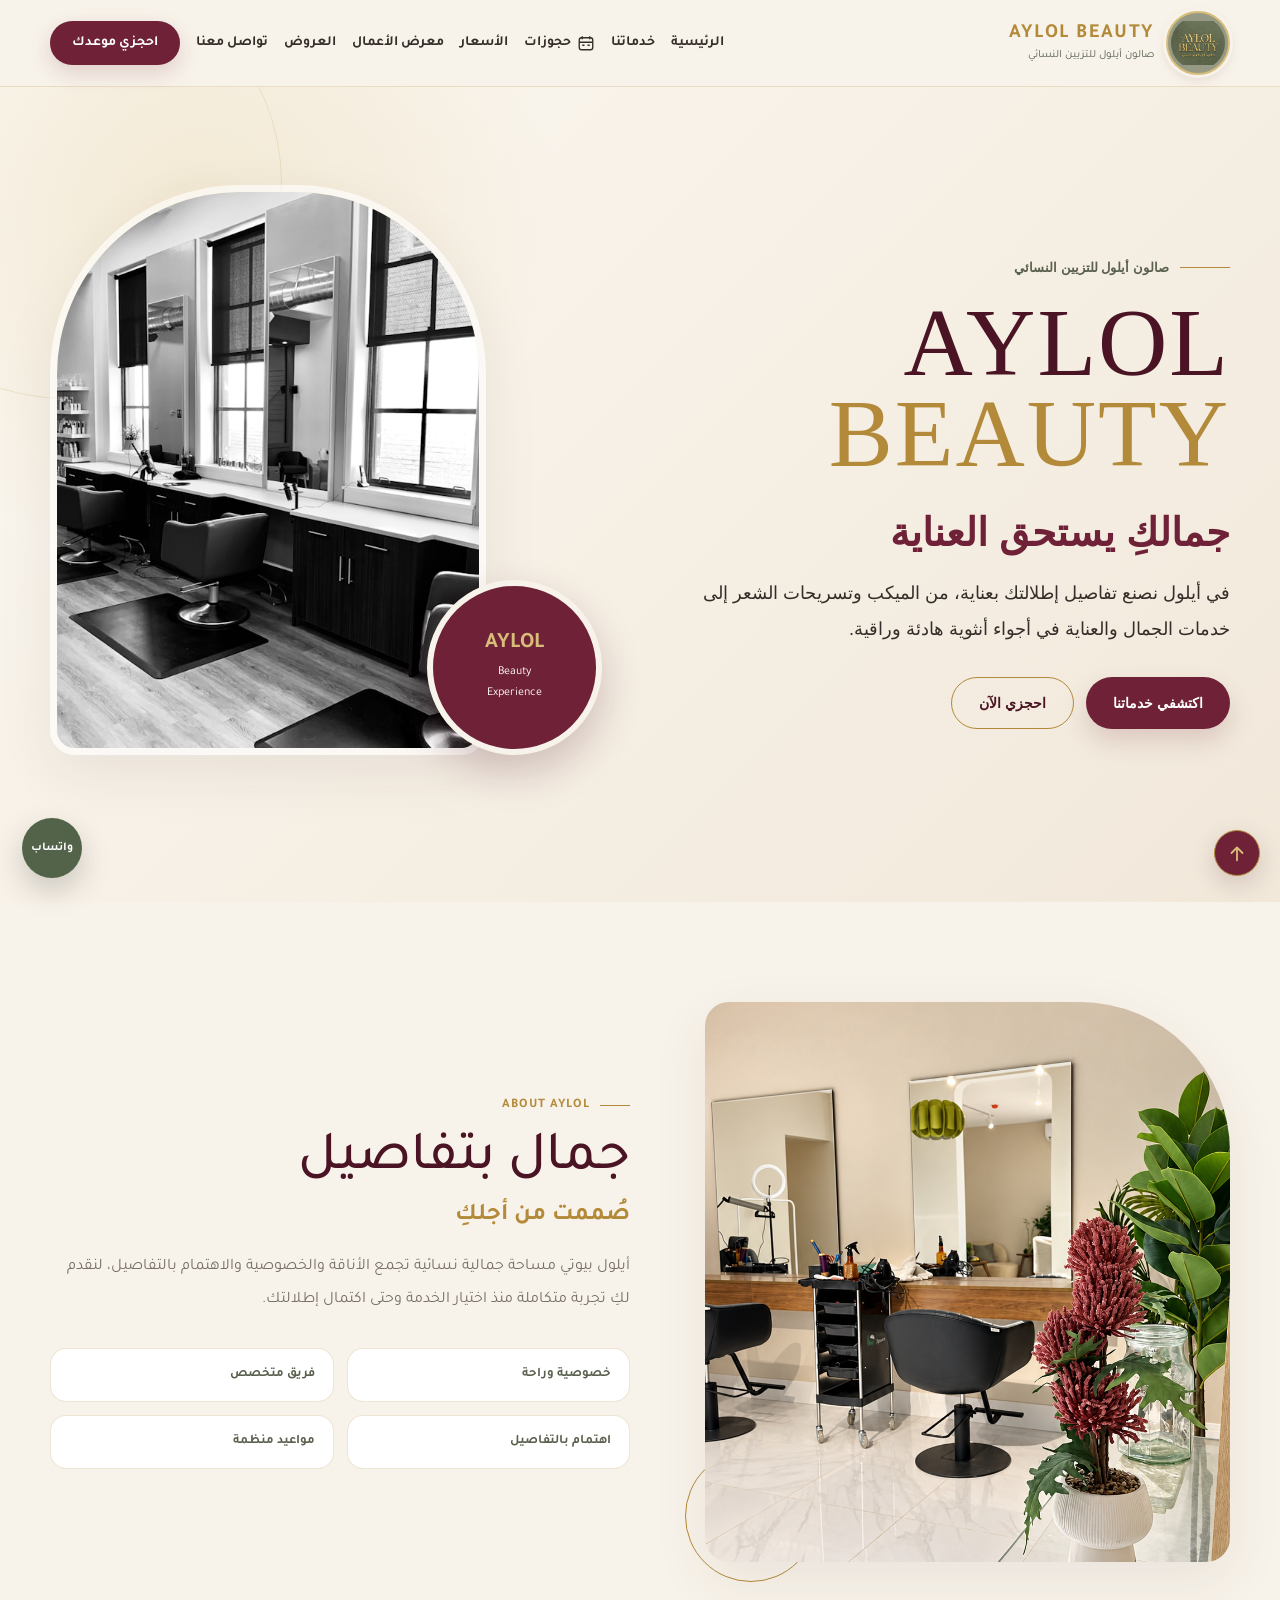
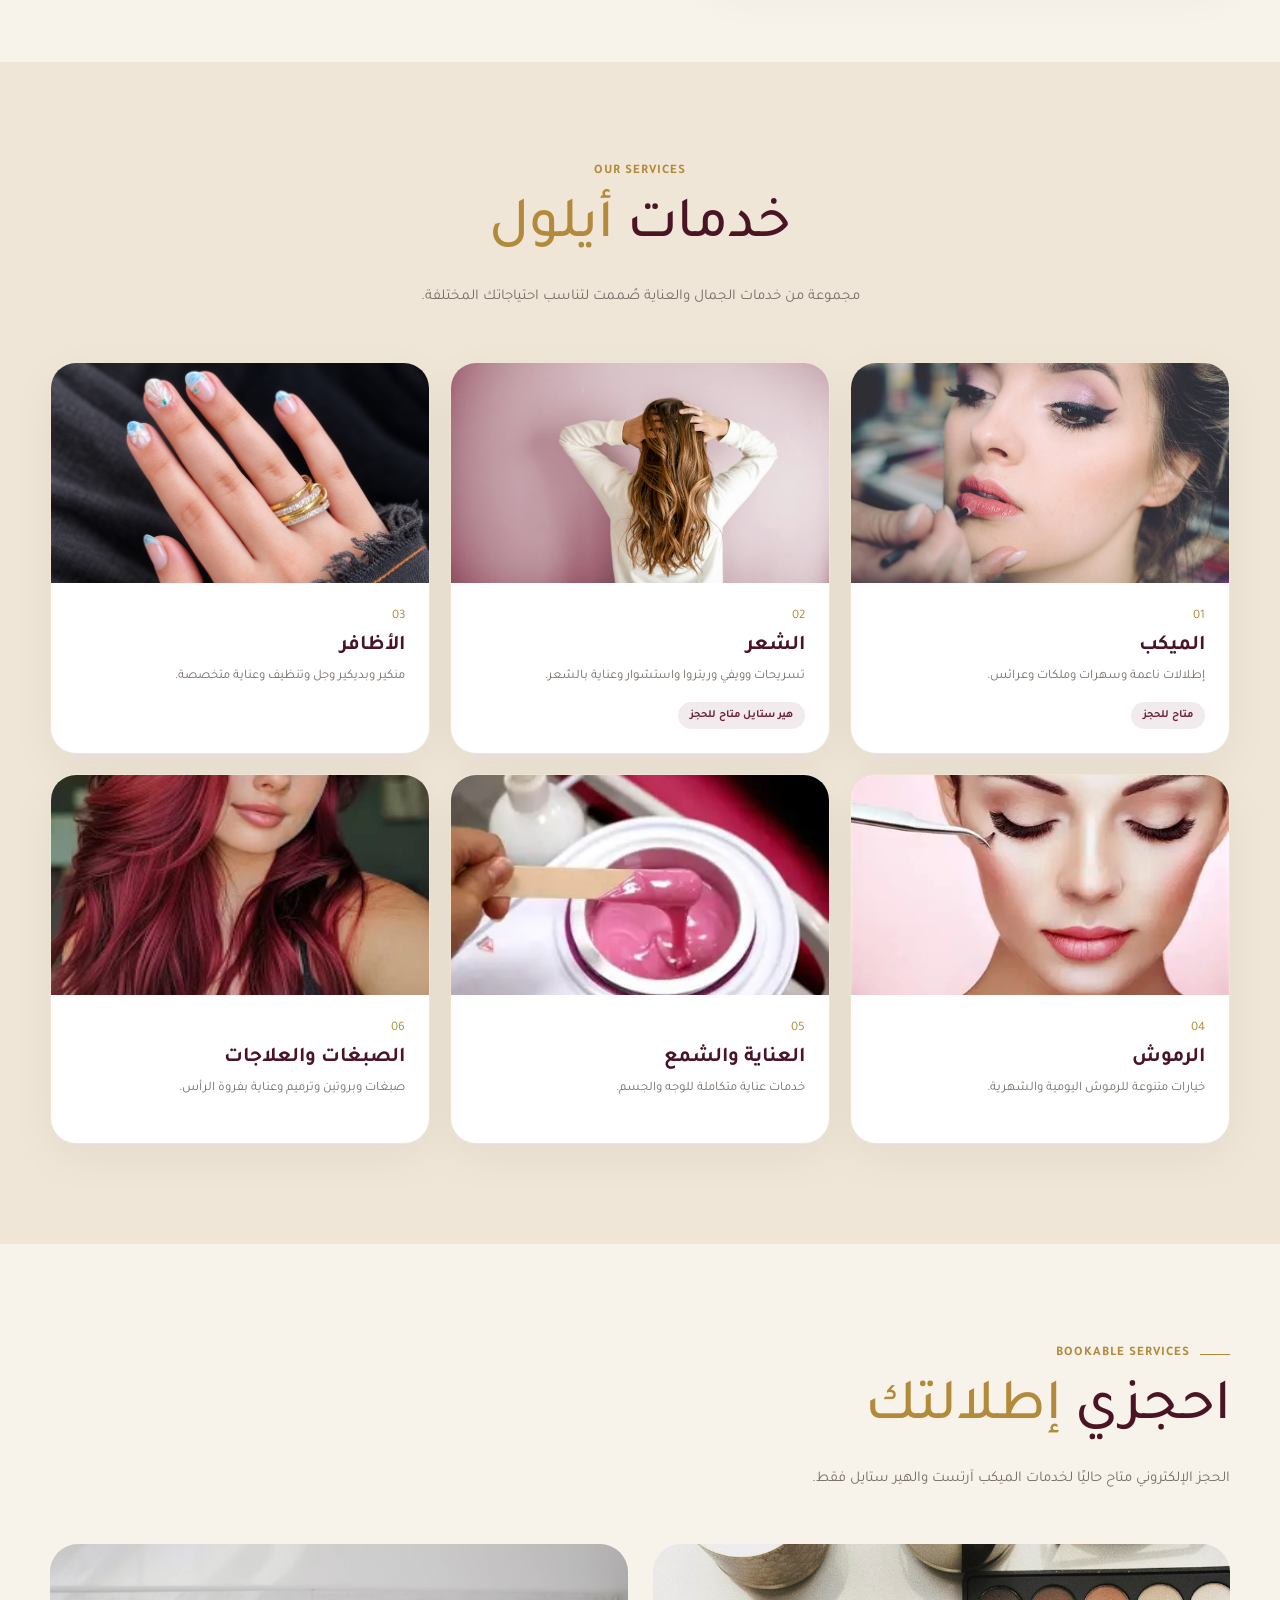
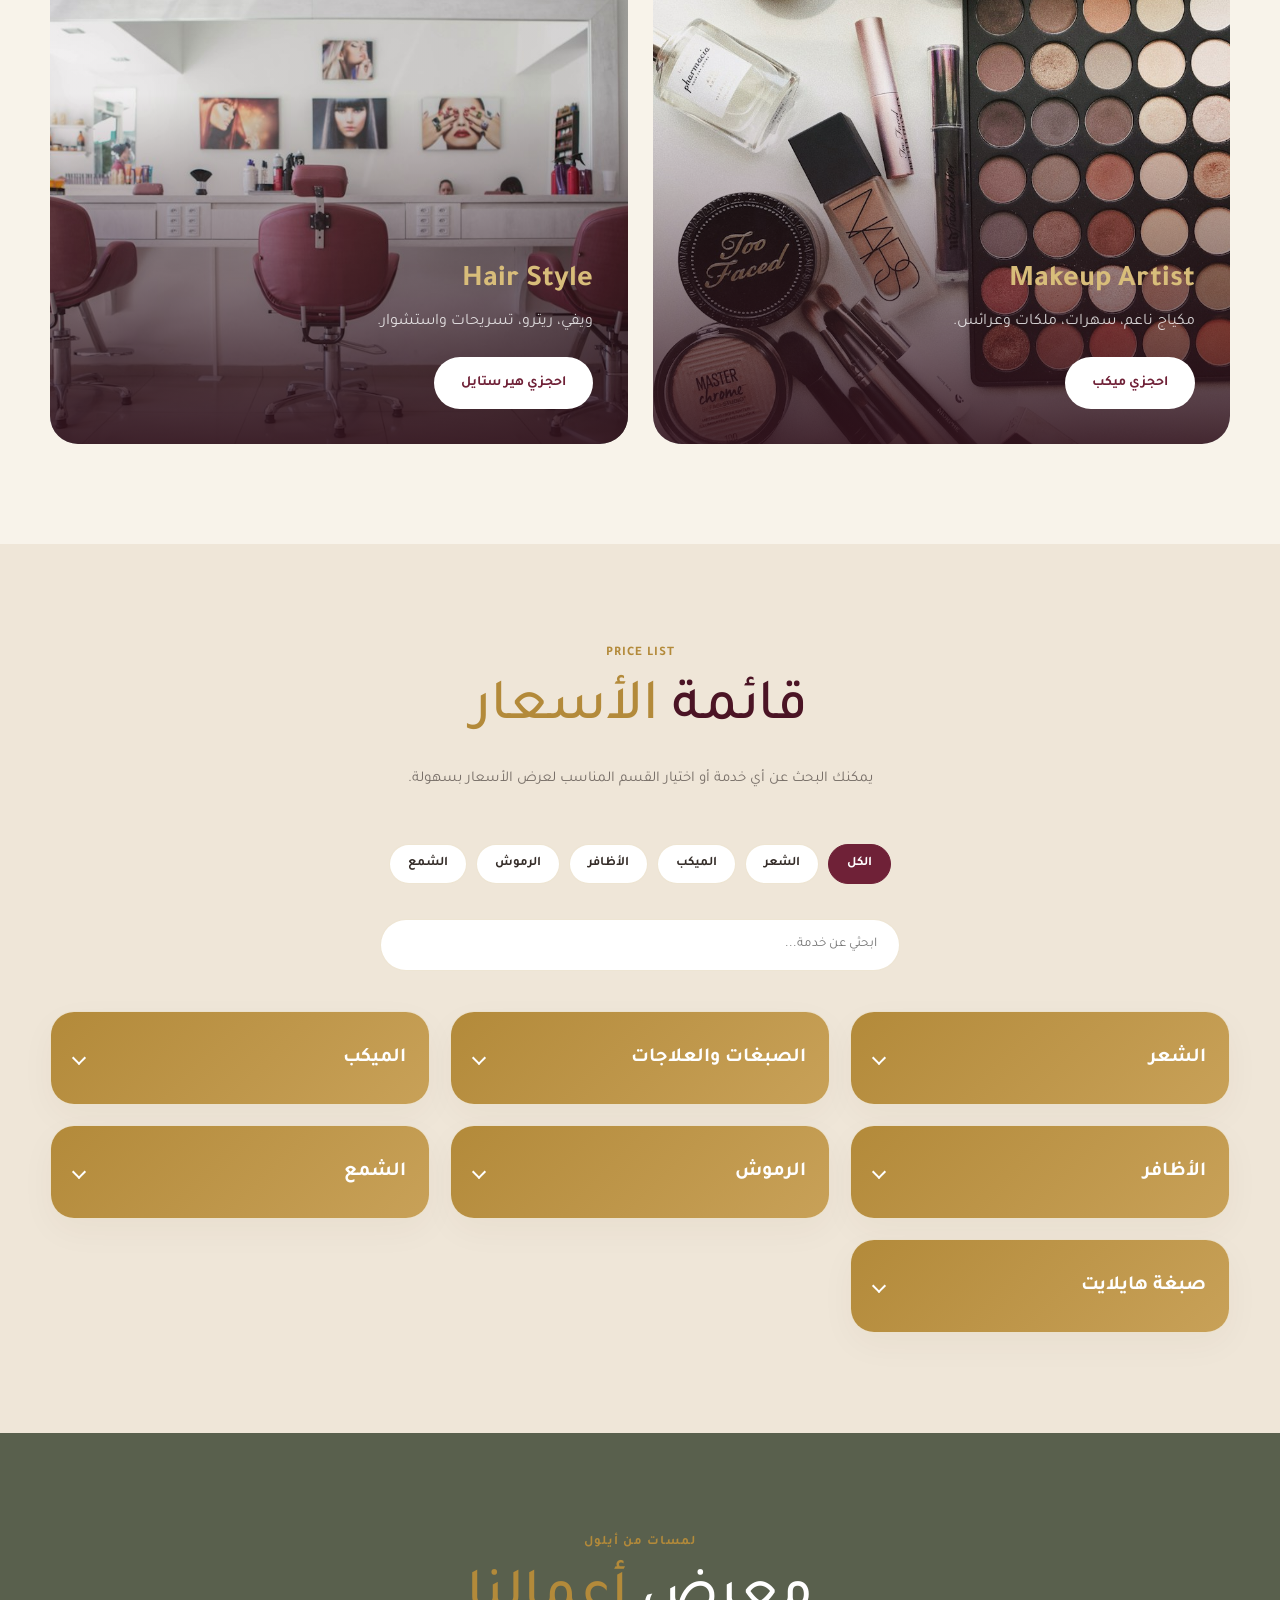
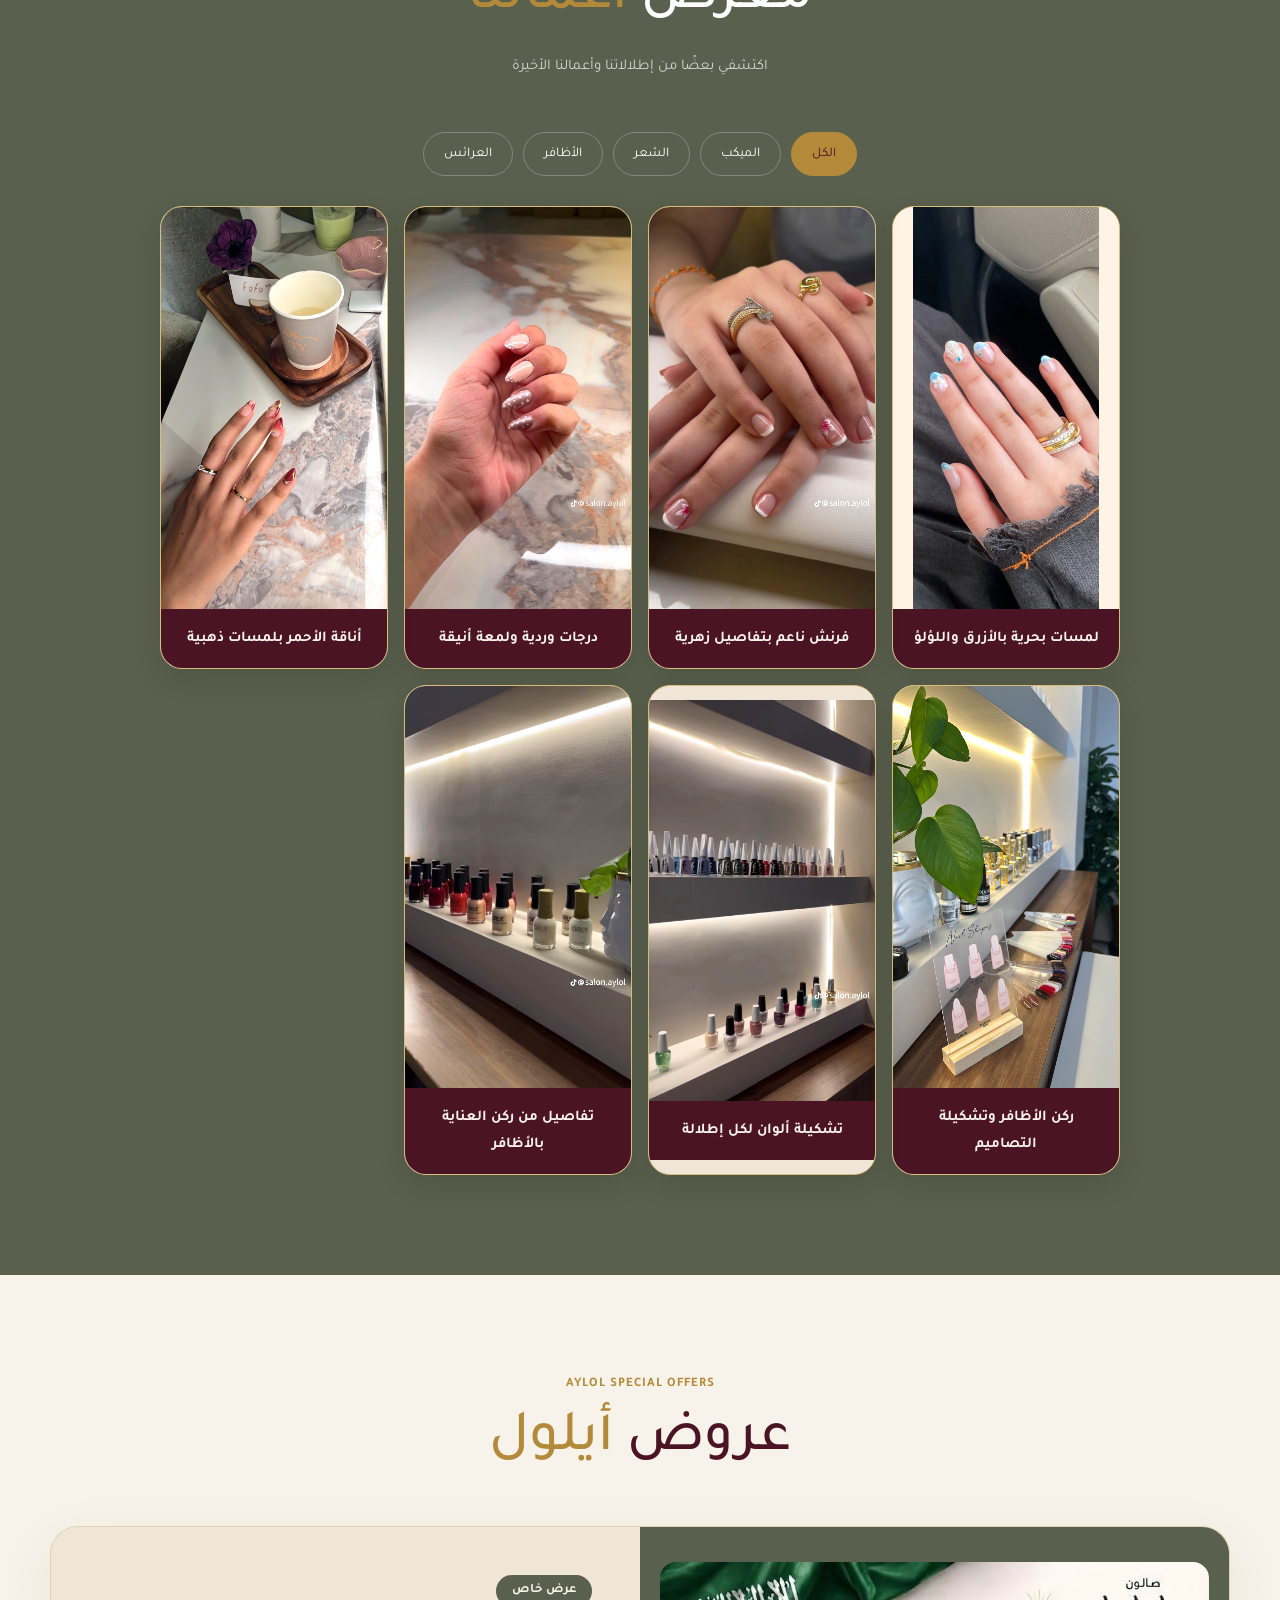
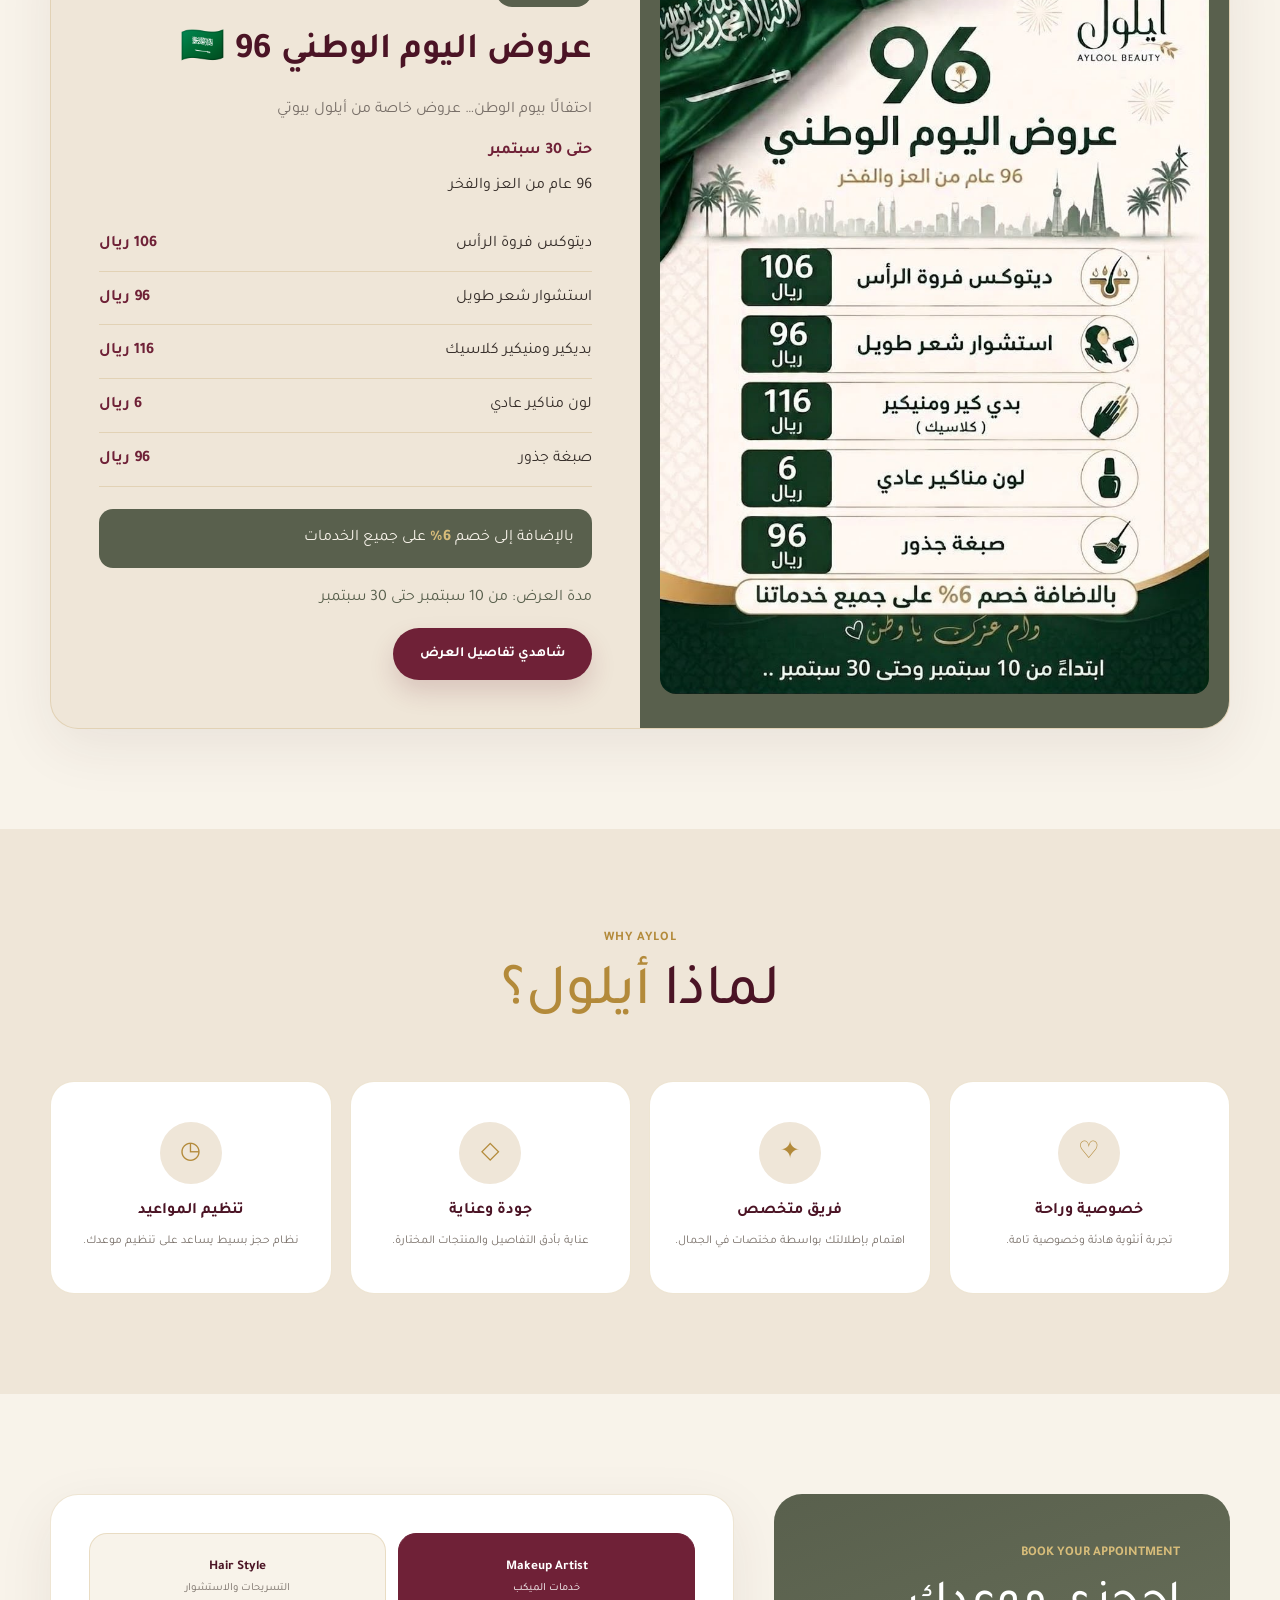
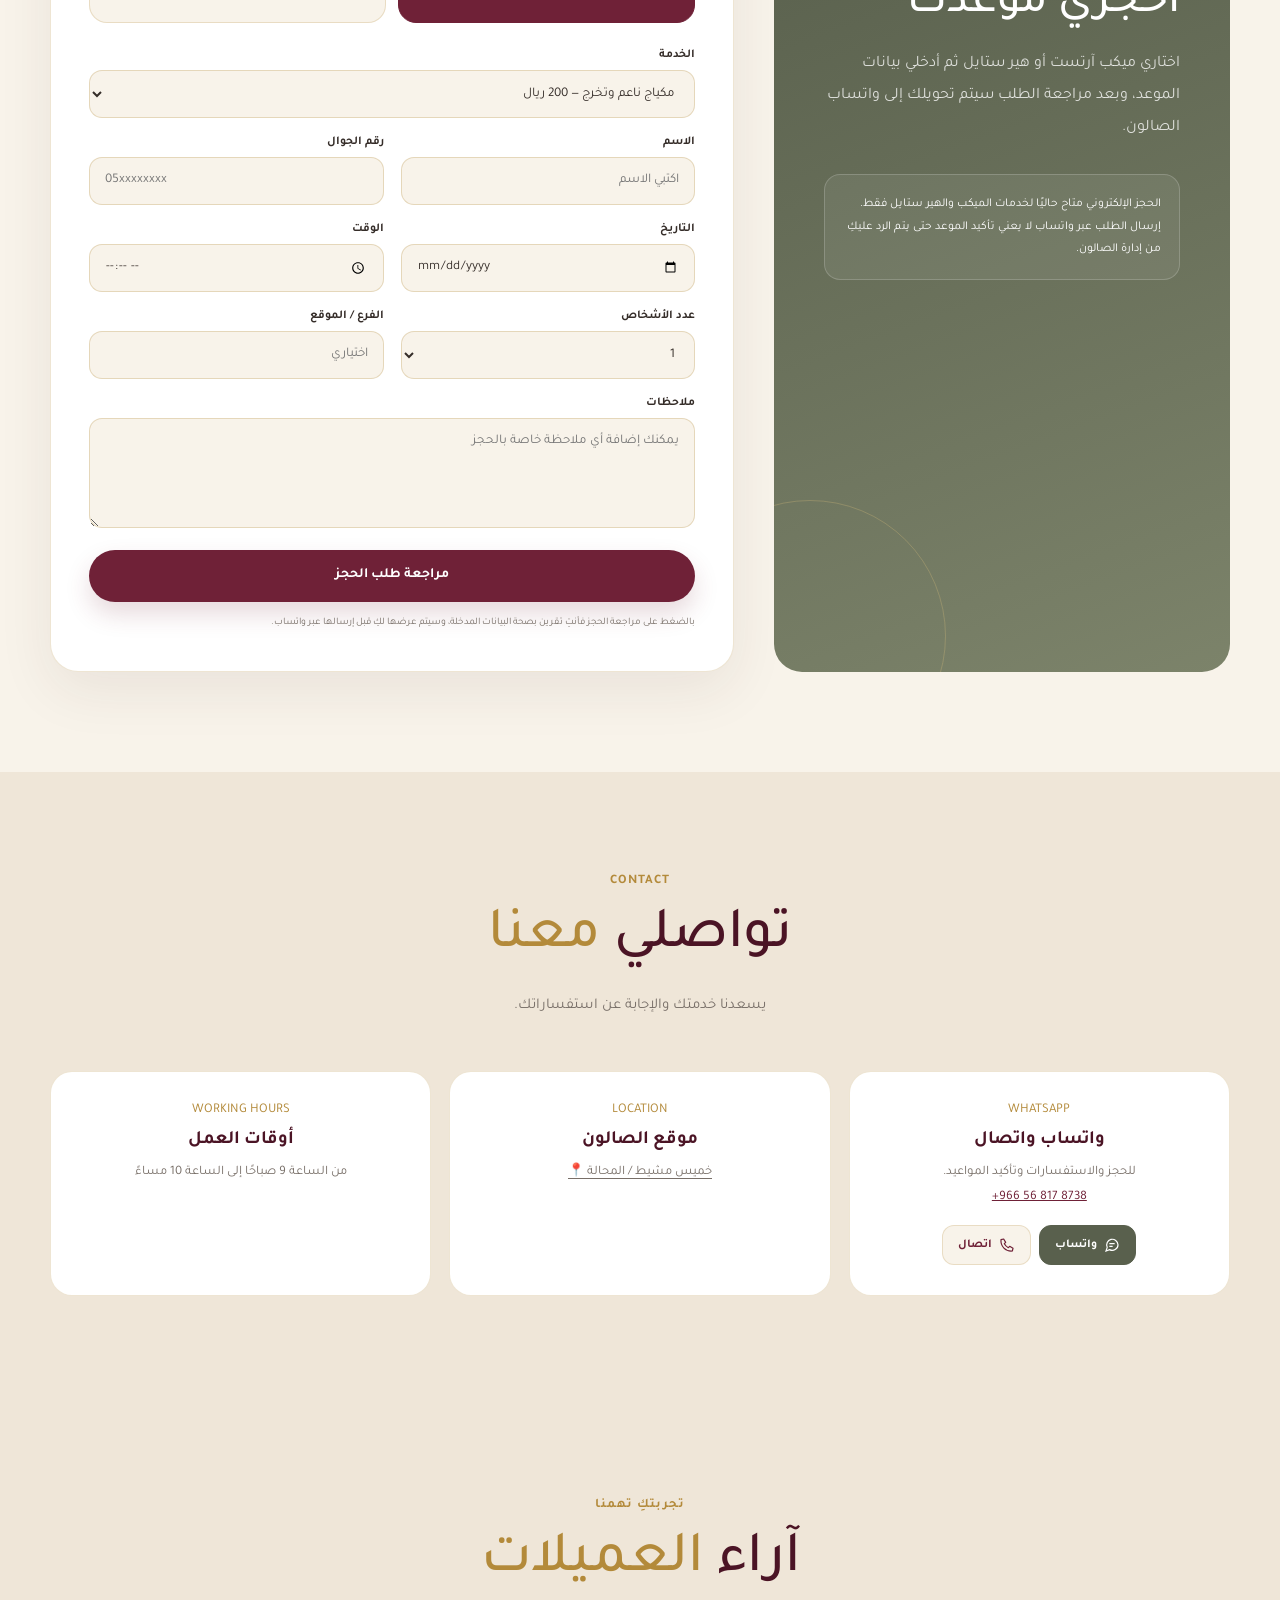
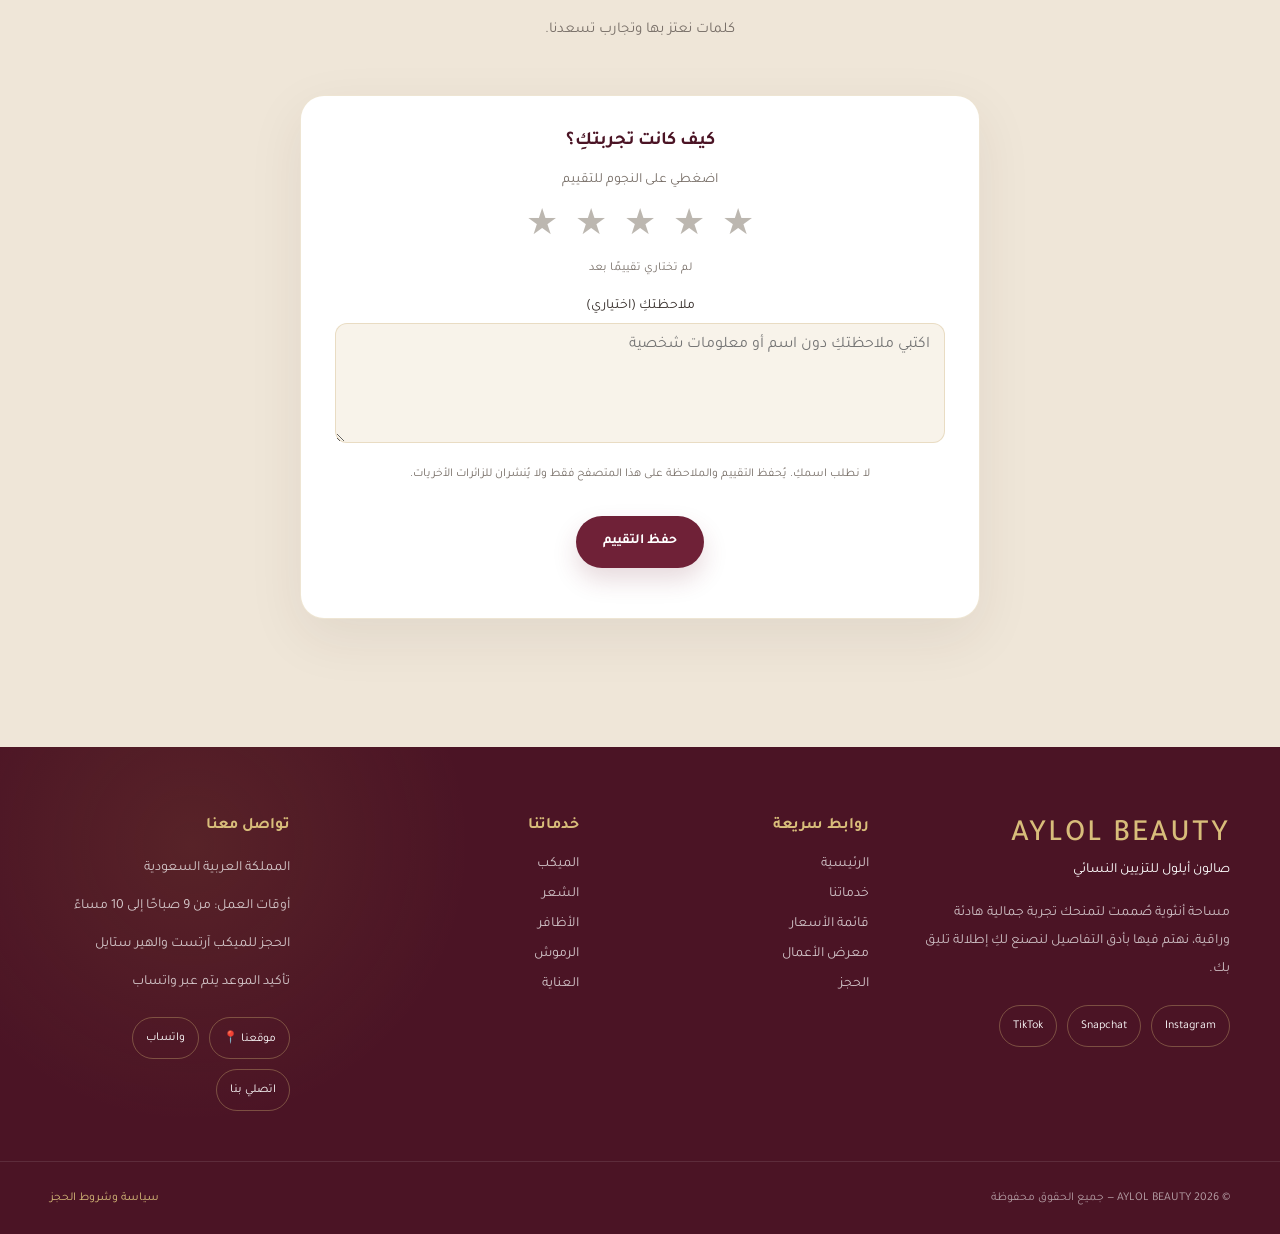
==== commit 9ecaadc0: "Prepare Aylol Beauty for deployment" ====
--- a/index.html
+++ b/index.html
@@ -47,6 +47,7 @@
         }
 
         html {
+            overflow-x: clip;
             scroll-behavior: smooth;
             scroll-padding-top: calc(var(--header-height, 86px) + 16px);
         }
@@ -1676,7 +1677,7 @@
 
                         <img
                             id="heroFallbackImage"
-                            src="https://images.unsplash.com/photo-1560066984-138dadb4c035?auto=format&fit=crop&w=1000&q=85"
+                            src="media/site/photo-1.jpg"
                             alt="صالون تجميل نسائي"
                             loading="eager"
                         >
@@ -1804,7 +1805,7 @@
                         <div class="service-photo">
 
                             <img
-                                src="https://images.unsplash.com/photo-1487412947147-5cebf100ffc2?auto=format&fit=crop&w=700&q=85"
+                                src="media/site/photo-2.jpg"
                                 alt="خدمات الميكب"
                                 loading="lazy"
                             >
@@ -1843,7 +1844,7 @@
                         <div class="service-photo">
 
                             <img
-                                src="https://images.unsplash.com/photo-1522337360788-8b13dee7a37e?auto=format&fit=crop&w=700&q=85"
+                                src="media/site/photo-3.jpg"
                                 alt="خدمات الشعر"
                                 loading="lazy"
                             >
@@ -2037,7 +2038,7 @@
                     <article class="featured-card reveal">
 
                         <img
-                            src="https://images.unsplash.com/photo-1512496015851-a90fb38ba796?auto=format&fit=crop&w=900&q=85"
+                            src="media/site/photo-4.jpg"
                             alt="Makeup Artist"
                             loading="lazy"
                         >
@@ -2069,7 +2070,7 @@
                     <article class="featured-card reveal">
 
                         <img
-                            src="https://images.unsplash.com/photo-1521590832167-7bcbfaa6381f?auto=format&fit=crop&w=900&q=85"
+                            src="media/site/photo-5.jpg"
                             alt="Hair Style"
                             loading="lazy"
                         >
@@ -3804,11 +3805,6 @@
                         <p id="anonymousReviewStatus" role="status"></p>
                     </form>
                     <div class="reviews-cards" id="reviewCards" aria-label="بطاقات الآراء">
-                        <article class="review-card">
-                            <div class="review-stars" role="img" aria-label="5 من 5 نجوم">★★★★★</div>
-                            <blockquote>تعامل راقي جدًا</blockquote>
-                            <p class="review-note">بطاقة نموذجية لعرض التصميم</p>
-                        </article>
                     </div>
                 </div>
             </div>
@@ -3904,7 +3900,6 @@
             </button>
 
             <img
-                src=""
                 alt="صورة من معرض أعمال أيلول"
                 id="lightboxImage"
             >
@@ -3914,6 +3909,7 @@
     </div>
 
 
+    <script src="media/navigation.js"></script>
     <script src="media/gallery/gallery.js"></script>
     <script src="media/gallery/render-gallery.js"></script>
     <script>
@@ -4005,7 +4001,7 @@
                         "
                     >
                         تعذر تحميل ${fileName}.
-                        شغّلي المشروع من Live Server.
+                        تعذّر عرض هذا الجزء. يرجى تحديث الصفحة والمحاولة مجددًا.
                     </div>
                 `;
 
@@ -4024,7 +4020,7 @@
                 "footer-placeholder",
                 "footer.html"
             )
-        ]);
+        ]).then(() => window.dispatchEvent(new Event("aylol:components-ready")));
 
 
         /* ==========================================
@@ -4686,12 +4682,15 @@
             );
 
 
+        let bookingModalTrigger = null;
+
         function openBookingModal() {
 
             if (!bookingModal) {
                 return;
             }
 
+            bookingModalTrigger = document.activeElement;
             bookingModal.classList.add(
                 "open"
             );
@@ -4700,12 +4699,14 @@
                 "modal-open"
             );
 
+            document.getElementById("closeBookingModal")?.focus();
+
         }
 
 
         function closeBookingModal() {
 
-            if (!bookingModal) {
+            if (!bookingModal || !bookingModal.classList.contains("open")) {
                 return;
             }
 
@@ -4717,8 +4718,24 @@
                 "modal-open"
             );
 
-        }
-
+            bookingModalTrigger?.focus();
+
+        }
+
+
+        bookingModal?.addEventListener("keydown", function (event) {
+            if (event.key !== "Tab") return;
+            const controls = Array.from(bookingModal.querySelectorAll("button:not([disabled]), a[href], input:not([disabled]), select:not([disabled]), textarea:not([disabled])"));
+            const first = controls[0];
+            const last = controls[controls.length - 1];
+            if (event.shiftKey && document.activeElement === first) {
+                event.preventDefault();
+                last?.focus();
+            } else if (!event.shiftKey && document.activeElement === last) {
+                event.preventDefault();
+                first?.focus();
+            }
+        });
 
         document
             .getElementById(
@@ -5076,7 +5093,7 @@
                 .remove("modal-open");
 
             if (lightboxImage) {
-                lightboxImage.src = "";
+                lightboxImage.removeAttribute("src");
             }
 
         }
